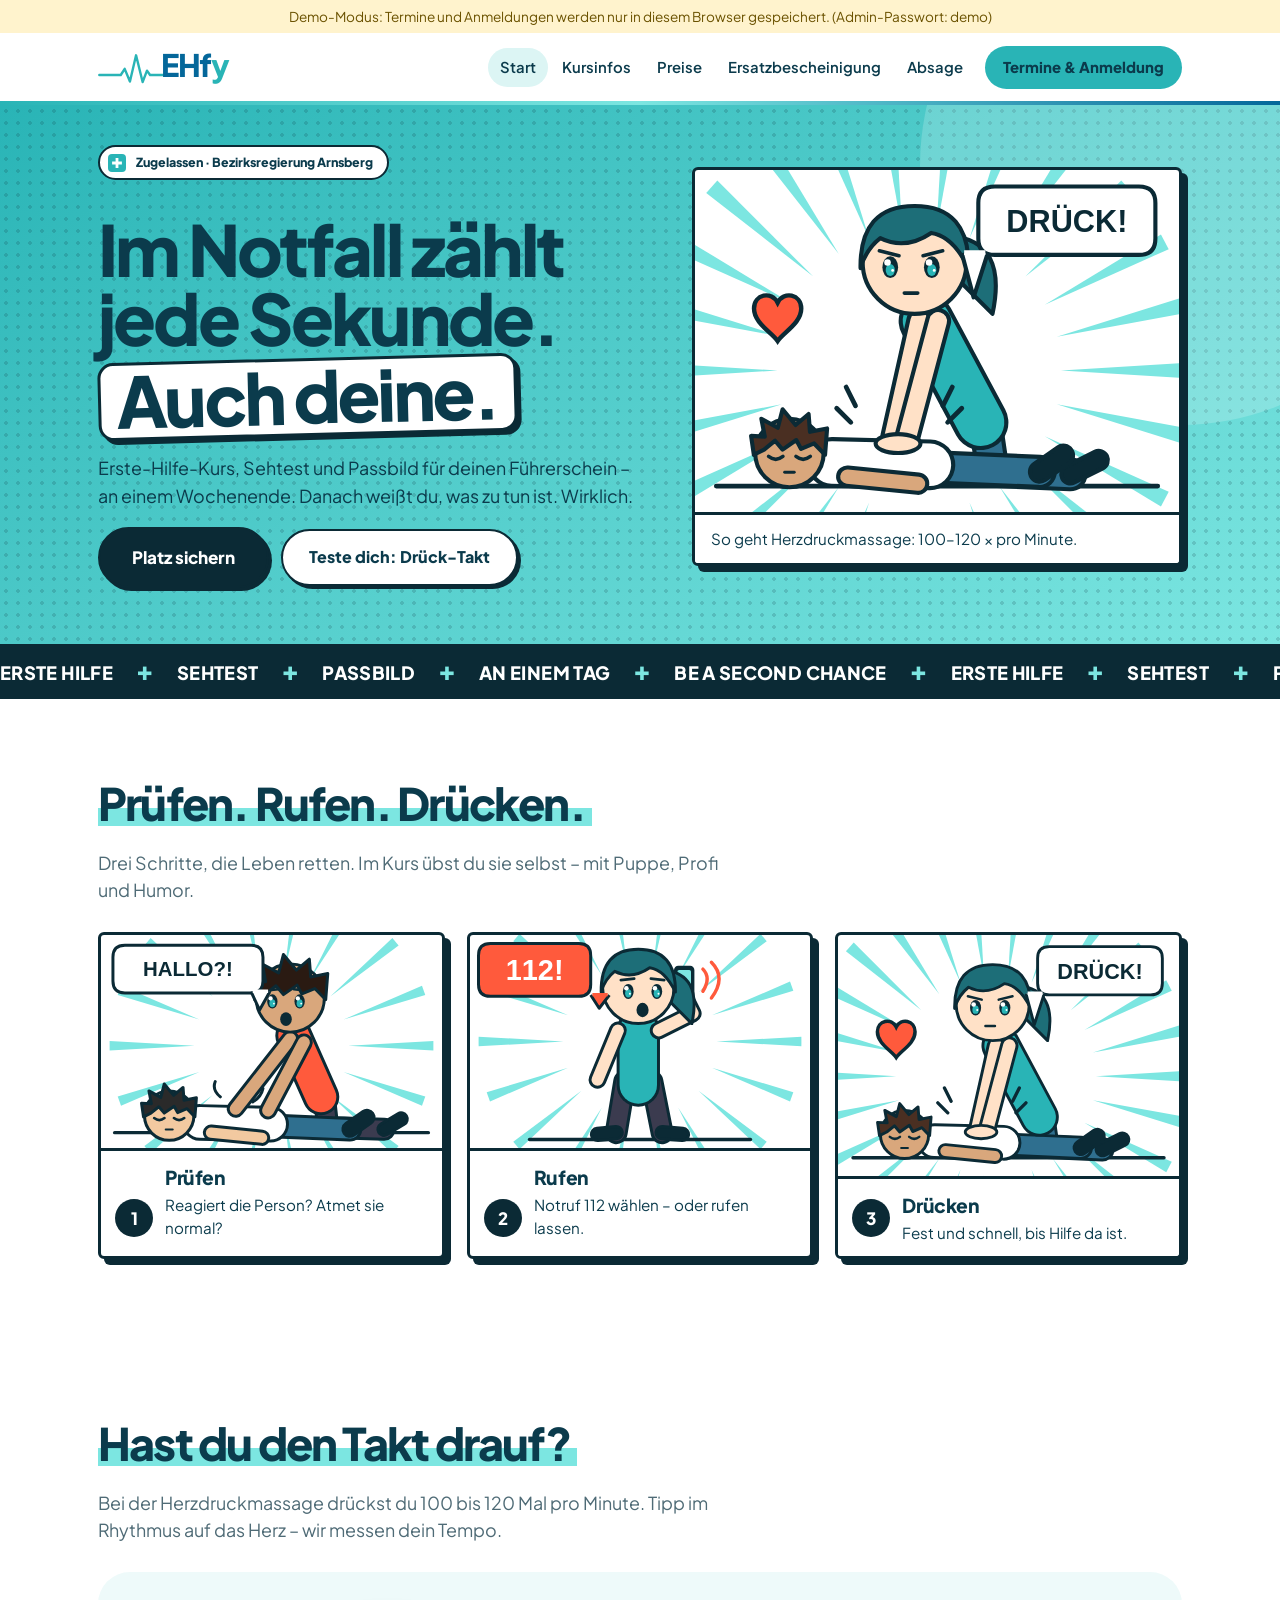
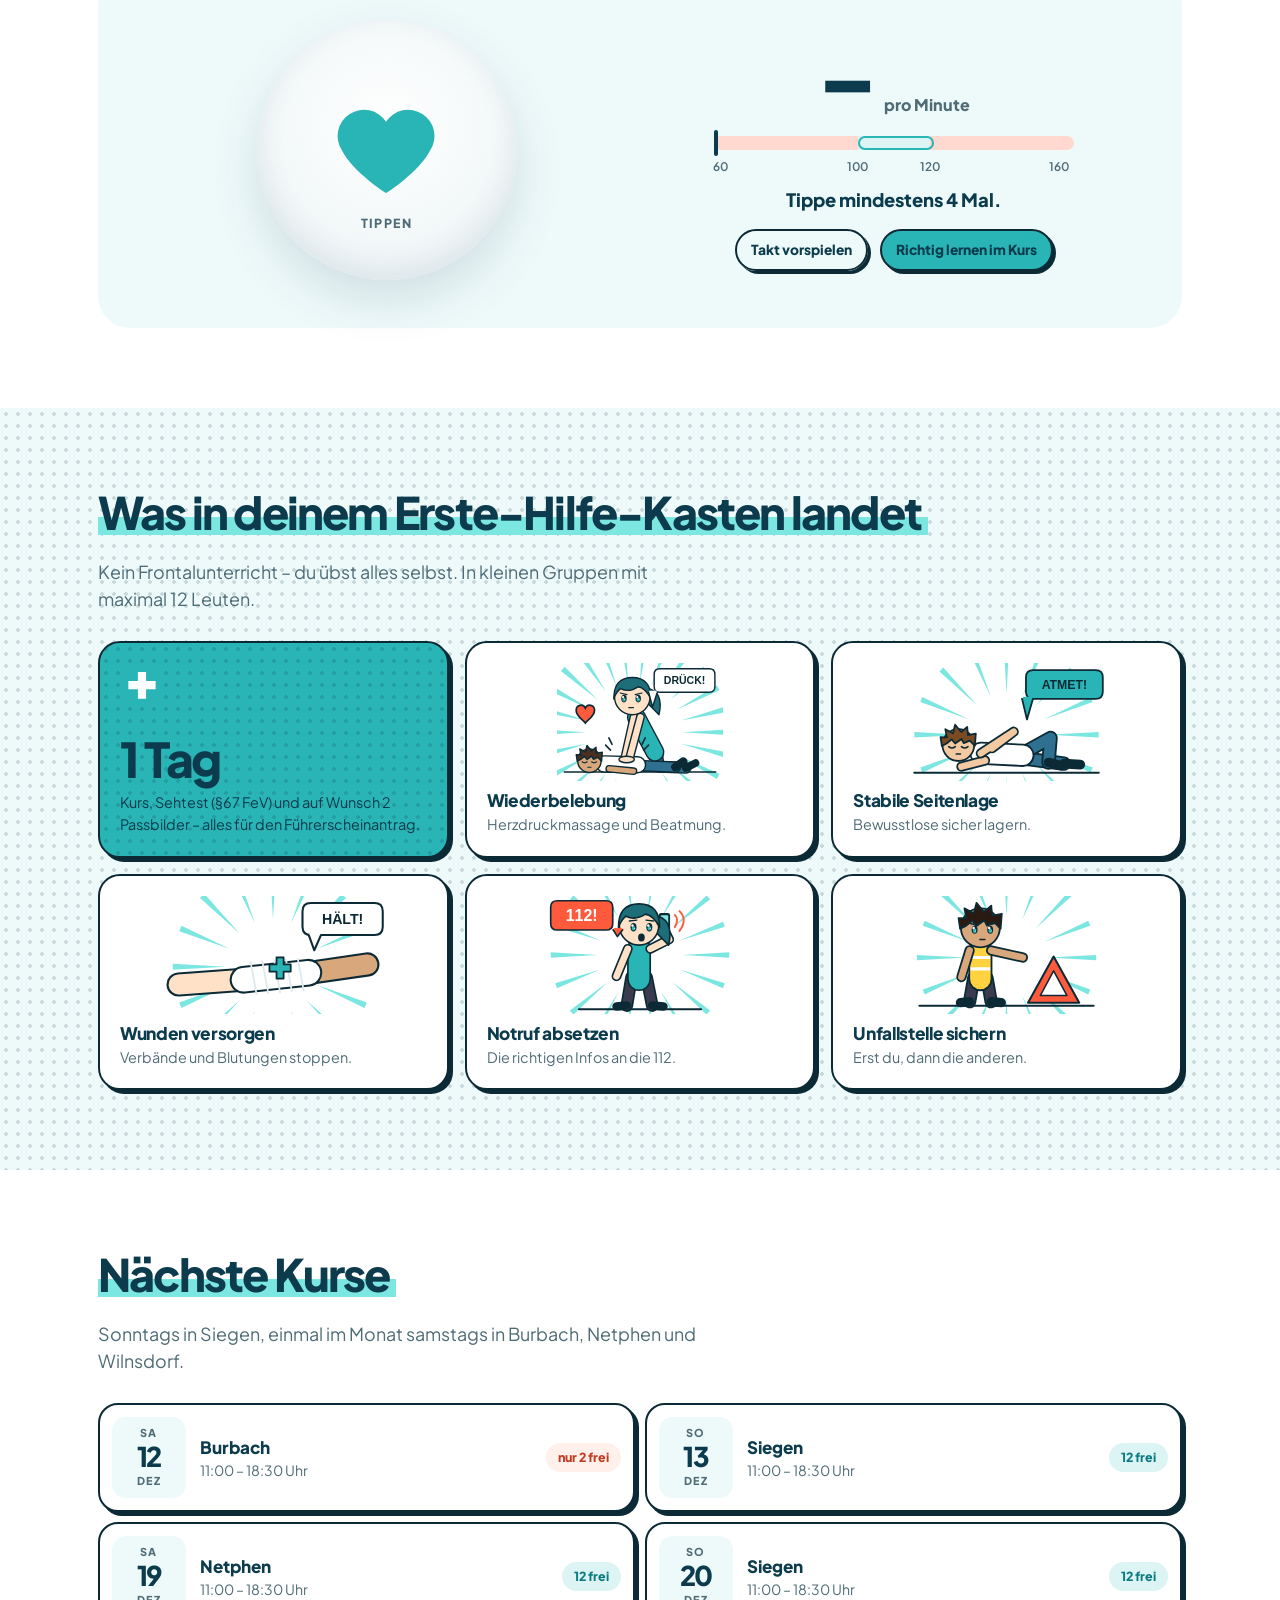
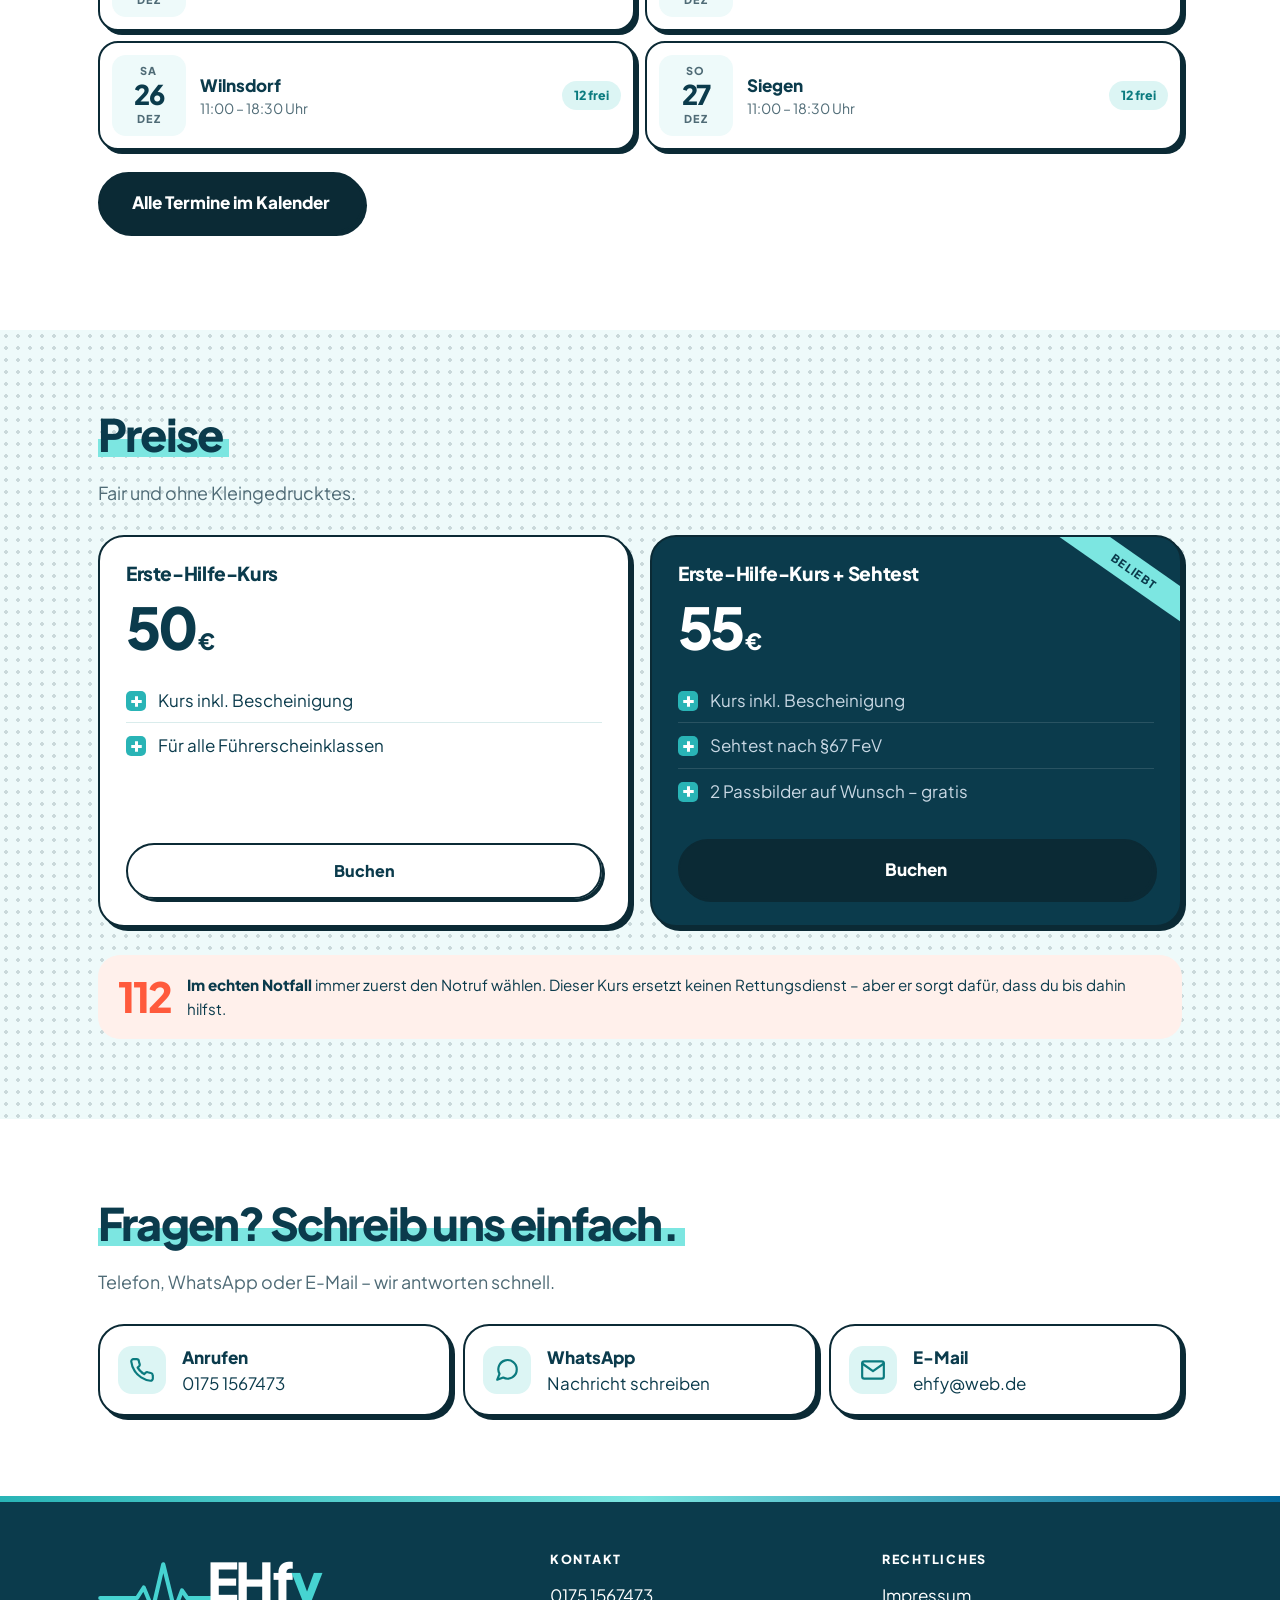
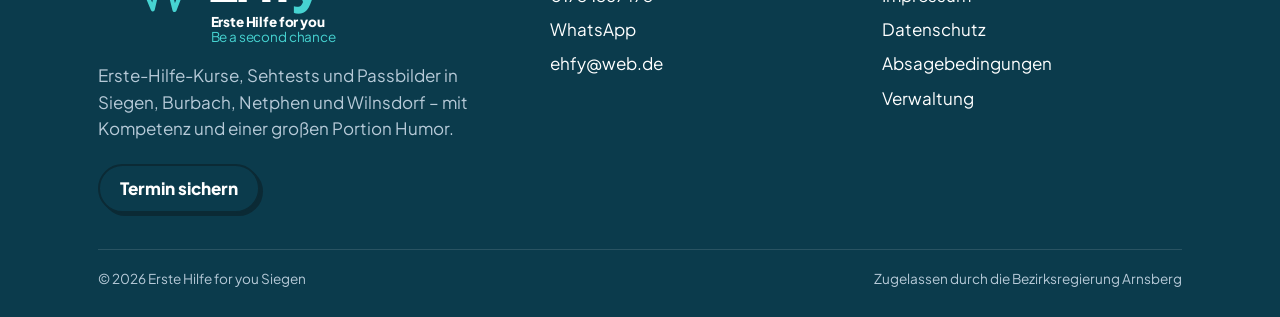
==== index.html @ e120bb82 "Manga-Stil mit gezeichneten Erste-Hilfe-Szenen Comic-Felder, Tusche-Umrisse und Laufband auf den öff" ====
<!doctype html>
<html lang="de">
<head>
  <meta charset="utf-8">
  <meta name="viewport" content="width=device-width, initial-scale=1, viewport-fit=cover">
  <title>Erste-Hilfe-Kurs Siegen für den Führerschein – mit Sehtest & Passbild | Erste Hilfe for you</title>
  <meta name="description" content="Erste-Hilfe-Kurs, Sehtest und Passbild an einem Tag – in Siegen, Burbach, Netphen und Wilnsdorf. Jetzt online Platz sichern.">
  <meta name="theme-color" content="#ffffff">
  <link rel="canonical" href="https://www.ehfy.de/">
  <link rel="icon" href="assets/favicon.svg" type="image/svg+xml">
  <link rel="apple-touch-icon" href="assets/apple-touch-icon.png">
  <link rel="manifest" href="manifest.webmanifest">
  <meta property="og:type" content="website">
  <meta property="og:site_name" content="Erste Hilfe for you">
  <meta property="og:title" content="Erste Hilfe for you – Erste-Hilfe-Kurse, Sehtest & Passbilder in Siegen">
  <meta property="og:description" content="Erste-Hilfe-Kurs, Sehtest und Passbild an einem Tag – in Siegen, Burbach, Netphen und Wilnsdorf. Jetzt online Platz sichern.">
  <meta property="og:image" content="https://www.ehfy.de/assets/share.jpg">
  <meta property="og:image:width" content="1200">
  <meta property="og:image:height" content="630">
  <meta name="twitter:card" content="summary_large_image">
  <link rel="preload" href="assets/fonts/jakarta-800.woff2" as="font" type="font/woff2" crossorigin>
  <link rel="stylesheet" href="assets/style.css">
  <script type="application/ld+json">
  {
    "@context": "https://schema.org",
    "@type": ["LocalBusiness", "EducationalOrganization"],
    "name": "Erste Hilfe for you",
    "alternateName": "EHfy",
    "description": "Erste-Hilfe-Kurse für den Führerschein, Sehtest nach §67 FeV und Passbilder an einem Tag – in Siegen, Burbach, Netphen und Wilnsdorf.",
    "url": "https://www.ehfy.de/",
    "logo": "https://www.ehfy.de/assets/icon-512.png",
    "image": "https://www.ehfy.de/assets/share.jpg",
    "telephone": "+49 175 1567473",
    "email": "ehfy@web.de",
    "priceRange": "50–55 €",
    "address": {
      "@type": "PostalAddress",
      "streetAddress": "Hagener Straße 20",
      "postalCode": "57072",
      "addressLocality": "Siegen",
      "addressCountry": "DE"
    },
    "areaServed": ["Siegen", "Burbach", "Netphen", "Wilnsdorf", "Siegen-Wittgenstein"],
    "hasOfferCatalog": {
      "@type": "OfferCatalog",
      "name": "Kurse",
      "itemListElement": [
        { "@type": "Offer", "name": "Erste-Hilfe-Kurs", "price": "50", "priceCurrency": "EUR" },
        { "@type": "Offer", "name": "Erste-Hilfe-Kurs + Sehtest (inkl. 2 Passbilder)", "price": "55", "priceCurrency": "EUR" }
      ]
    }
  }
  </script>
  <script>
    // Alte WordPress-Links (z. B. aus Google oder WhatsApp) auf die neuen Seiten umleiten
    (function () {
      var id = new URLSearchParams(location.search).get("page_id");
      var map = { "825": "anmelden.html", "871": "preise.html", "862": "ersatzbescheinigung.html", "868": "kurs.html", "865": "impressum.html", "847": "datenschutz.html" };
      if (id && map[id]) location.replace(map[id]);
    })();
  </script>
</head>
<body data-page="start" class="home">
  <header id="site-header"></header>

  <main>
    <section class="home-hero">
      <div class="container">
        <div>
          <span class="kicker">Zugelassen · Bezirksregierung Arnsberg</span>
          <h1>Im Notfall zählt<br>jede Sekunde.<br><span class="hl">Auch deine.</span></h1>
          <p class="lead">Erste-Hilfe-Kurs, Sehtest und Passbild für deinen Führerschein – an einem Wochenende. Danach weißt du, was zu tun ist. Wirklich.</p>
          <div class="btn-row">
            <a class="plaster" href="anmelden.html">Platz sichern</a>
            <a class="btn btn-ghost" href="#mitmachen">Teste dich: Drück-Takt</a>
          </div>
        </div>

        <figure class="panel hero-panel">
          <img src="assets/skizzen/drueck.svg" alt="Gezeichnete Figur übt die Herzdruckmassage an einer liegenden Person" width="410" height="290">
          <figcaption>So geht Herzdruckmassage: 100–120 × pro Minute.</figcaption>
        </figure>
      </div>
    </section>

    <div class="ticker" aria-hidden="true"><div class="ticker-track">
      <span>ERSTE HILFE</span><i>✚</i><span>SEHTEST</span><i>✚</i><span>PASSBILD</span><i>✚</i><span>AN EINEM TAG</span><i>✚</i><span>BE A SECOND CHANCE</span><i>✚</i>
      <span>ERSTE HILFE</span><i>✚</i><span>SEHTEST</span><i>✚</i><span>PASSBILD</span><i>✚</i><span>AN EINEM TAG</span><i>✚</i><span>BE A SECOND CHANCE</span><i>✚</i>
    </div></div>

    <section class="section" id="schritte">
      <div class="container">
        <h2 class="rv">Prüfen. Rufen. Drücken.</h2>
        <p class="lead rv">Drei Schritte, die Leben retten. Im Kurs übst du sie selbst – mit Puppe, Profi und Humor.</p>
        <div class="panels">
          <figure class="panel rv"><span class="panel-num">1</span><img src="assets/skizzen/pruefen.svg" alt="Figur rüttelt an der Schulter einer liegenden Person und ruft Hallo" width="400" height="250" loading="lazy"><figcaption><b>Prüfen</b>Reagiert die Person? Atmet sie normal?</figcaption></figure>
          <figure class="panel rv"><span class="panel-num">2</span><img src="assets/skizzen/rufen.svg" alt="Figur telefoniert und ruft 112" width="400" height="250" loading="lazy"><figcaption><b>Rufen</b>Notruf 112 wählen – oder rufen lassen.</figcaption></figure>
          <figure class="panel rv"><span class="panel-num">3</span><img src="assets/skizzen/drueck.svg" alt="Figur drückt auf den Brustkorb" width="410" height="290" loading="lazy"><figcaption><b>Drücken</b>Fest und schnell, bis Hilfe da ist.</figcaption></figure>
        </div>
      </div>
    </section>

    <section class="section" id="mitmachen">
      <div class="container">
        <h2 class="rv">Hast du den Takt drauf?</h2>
        <p class="lead rv">Bei der Herzdruckmassage drückst du 100 bis 120 Mal pro Minute. Tipp im Rhythmus auf das Herz – wir messen dein Tempo.</p>
        <div class="cpr rv" style="margin-top:28px">
          <button class="pad" id="pad" type="button" aria-label="Im Takt antippen">
            <svg viewBox="0 0 24 24" fill="#29b4b6"><path d="M12 21s-7-4.4-9.3-9A5.3 5.3 0 0 1 12 6a5.3 5.3 0 0 1 9.3 6c-2.3 4.6-9.3 9-9.3 9z"/></svg>
            <span class="hint" id="hint">Tippen</span>
          </button>
          <div class="meter">
            <div class="bpm"><span id="bpm">–</span> <small>pro Minute</small></div>
            <div class="gauge" aria-hidden="true"><i id="needle"></i></div>
            <div class="scale"><span style="left:2%">60</span><span style="left:40%">100</span><span style="left:60%">120</span><span style="left:96%">160</span></div>
            <div class="verdict" id="verdict" aria-live="polite">Tippe mindestens 4 Mal.</div>
            <div class="btn-row">
              <button class="btn btn-sm btn-ghost" id="metro" type="button">Takt vorspielen</button>
              <a class="btn btn-sm" href="anmelden.html">Richtig lernen im Kurs</a>
            </div>
          </div>
        </div>
      </div>
    </section>

    <section class="section section-soft" id="lernen">
      <div class="container">
        <h2 class="rv">Was in deinem Erste-Hilfe-Kasten landet</h2>
        <p class="lead rv">Kein Frontalunterricht – du übst alles selbst. In kleinen Gruppen mit maximal 12 Leuten.</p>
        <div class="kit" style="margin-top:28px">
          <div class="item kit-box rv"><span class="sign" style="font-size:44px"></span><div><div class="big">1 Tag</div><p>Kurs, Sehtest (§67 FeV) und auf Wunsch 2 Passbilder – alles für den Führerscheinantrag.</p></div></div>
          <div class="item rv"><img class="kit-img" src="assets/skizzen/drueck.svg" alt="Herzdruckmassage" loading="lazy"><h3>Wiederbelebung</h3><p>Herzdruckmassage und Beatmung.</p></div>
          <div class="item rv"><img class="kit-img" src="assets/skizzen/seitenlage.svg" alt="Stabile Seitenlage" loading="lazy"><h3>Stabile Seitenlage</h3><p>Bewusstlose sicher lagern.</p></div>
          <div class="item rv"><img class="kit-img" src="assets/skizzen/verband.svg" alt="Verband am Arm" loading="lazy"><h3>Wunden versorgen</h3><p>Verbände und Blutungen stoppen.</p></div>
          <div class="item rv"><img class="kit-img" src="assets/skizzen/rufen.svg" alt="Notruf" loading="lazy"><h3>Notruf absetzen</h3><p>Die richtigen Infos an die 112.</p></div>
          <div class="item rv"><img class="kit-img" src="assets/skizzen/sichern.svg" alt="Warndreieck aufstellen" loading="lazy"><h3>Unfallstelle sichern</h3><p>Erst du, dann die anderen.</p></div>
        </div>
      </div>
    </section>

    <section class="section" id="termine">
      <div class="container">
        <h2 class="rv">Nächste Kurse</h2>
        <p class="lead rv">Sonntags in Siegen, einmal im Monat samstags in Burbach, Netphen und Wilnsdorf.</p>
        <div class="dates" id="dates" style="margin-top:28px"><p class="muted">Termine werden geladen …</p></div>
        <p style="margin-top:22px"><a class="plaster" href="anmelden.html">Alle Termine im Kalender</a></p>
      </div>
    </section>

    <section class="section section-soft" id="preise">
      <div class="container">
        <h2 class="rv">Preise</h2>
        <p class="lead rv">Fair und ohne Kleingedrucktes.</p>
        <div class="grid grid-2" style="margin-top:28px">
          <div class="card price-card rv">
            <h3>Erste-Hilfe-Kurs</h3>
            <div class="price">50<small> €</small></div>
            <ul class="checklist"><li>Kurs inkl. Bescheinigung</li><li>Für alle Führerscheinklassen</li></ul>
            <a class="btn btn-ghost" href="anmelden.html">Buchen</a>
          </div>
          <div class="card price-card featured rv">
            <span class="badge-top">Beliebt</span>
            <h3>Erste-Hilfe-Kurs + Sehtest</h3>
            <div class="price">55<small> €</small></div>
            <ul class="checklist"><li>Kurs inkl. Bescheinigung</li><li>Sehtest nach §67 FeV</li><li>2 Passbilder auf Wunsch – gratis</li></ul>
            <a class="plaster" href="anmelden.html?paket=komplett">Buchen</a>
          </div>
        </div>
        <div class="notice112 rv" style="margin-top:28px"><b>112</b><p><strong>Im echten Notfall</strong> immer zuerst den Notruf wählen. Dieser Kurs ersetzt keinen Rettungsdienst – aber er sorgt dafür, dass du bis dahin hilfst.</p></div>
      </div>
    </section>

    <section class="section">
      <div class="container">
        <h2 class="rv">Fragen? Schreib uns einfach.</h2>
        <p class="lead rv">Telefon, WhatsApp oder E-Mail – wir antworten schnell.</p>
        <div class="contact-strip" style="margin-top:28px" id="contact-strip"></div>
      </div>
    </section>
  </main>

  <footer id="site-footer"></footer>

  <div class="dock" id="dock"><span class="sign"></span><div><b id="dock-t">Nächster Kurs</b><br><small id="dock-s">Kurs + Sehtest an einem Tag</small></div><a class="btn btn-sm" href="anmelden.html">Anmelden</a></div>

  <script src="assets/config.js"></script>
  <script src="assets/layout.js"></script>
  <script src="assets/vendor/supabase.js"></script>
  <script src="assets/db.js"></script>
  <script src="assets/contact.js"></script>
  <script>
  (async () => {
    const fmt = (d, o) => d.toLocaleDateString("de-DE", { timeZone: "Europe/Berlin", ...o });

    // Nächste Termine aus der Datenbank
    const box = document.getElementById("dates");
    try {
      const all = await EHFY_DB.getOpenCourses();
      const list = all.slice(0, 6);
      box.innerHTML = list.length ? list.map(c => {
        const d = new Date(c.starts_at), free = Math.max(0, c.capacity - c.booked);
        const label = !c.online_booking ? '<span class="pill pill-muted">nur telefonisch</span>'
          : free === 0 ? '<span class="pill pill-full">ausgebucht</span>'
          : `<span class="pill ${free <= 3 ? "pill-warn" : ""}">${free <= 3 ? "nur " + free + " frei" : free + " frei"}</span>`;
        return `<a class="date-card" href="anmelden.html">
            <div class="day"><small>${fmt(d, { weekday: "short" }).replace(".", "").toUpperCase()}</small><b>${fmt(d, { day: "2-digit" })}</b><small>${fmt(d, { month: "short" }).replace(".", "").toUpperCase()}</small></div>
            <div><div class="where">${EHFY.esc(c.location)}</div><div class="when">${EHFY.fmtRange(c.starts_at, c.ends_at)}</div></div>
            ${label}</a>`;
      }).join("") : '<p class="muted">Aktuell sind keine Termine eingetragen. Melde dich gern telefonisch oder per WhatsApp.</p>';
      const next = all.find(c => c.online_booking && c.booked < c.capacity);
      if (next) document.getElementById("dock-t").textContent = `${fmt(new Date(next.starts_at), { weekday: "short", day: "2-digit", month: "2-digit" })} · ${next.location}`;
    } catch (e) {
      box.innerHTML = '<p class="muted">Termine konnten nicht geladen werden. Bitte versuche es später erneut.</p>';
    }

    // Drück-Takt: Tempo aus den letzten Taps berechnen
    const pad = document.getElementById("pad"), out = document.getElementById("bpm"), needle = document.getElementById("needle"), verdict = document.getElementById("verdict");
    let taps = [];
    const flash = () => { pad.classList.remove("beat"); void pad.offsetWidth; pad.classList.add("beat"); };
    function press() {
      const t = performance.now();
      taps = taps.filter(x => t - x < 4000);
      taps.push(t);
      pad.classList.add("press"); setTimeout(() => pad.classList.remove("press"), 90);
      flash();
      document.getElementById("hint").textContent = "weiter …";
      if (taps.length < 4) { verdict.textContent = `Noch ${4 - taps.length}× tippen.`; verdict.className = "verdict"; return; }
      const gaps = taps.slice(1).map((x, i) => x - taps[i]);
      const bpm = Math.round(60000 / (gaps.reduce((a, b) => a + b, 0) / gaps.length));
      out.textContent = bpm;
      needle.style.left = Math.max(0, Math.min(100, (bpm - 60) / 100 * 100)) + "%";
      if (bpm < 100) { verdict.textContent = "Etwas schneller!"; verdict.className = "verdict bad"; }
      else if (bpm > 120) { verdict.textContent = "Etwas langsamer!"; verdict.className = "verdict bad"; }
      else { verdict.textContent = "Perfekt – genau richtig!"; verdict.className = "verdict ok"; if (navigator.vibrate) navigator.vibrate(15); }
    }
    pad.addEventListener("pointerdown", e => { e.preventDefault(); press(); });
    pad.addEventListener("keydown", e => { if (e.key === " " || e.key === "Enter") { e.preventDefault(); press(); } });

    // Takt vorspielen: 110 Schläge pro Minute, 8 Sekunden lang
    let ac, playing = false;
    document.getElementById("metro").addEventListener("click", e => {
      if (playing) return;
      ac = ac || new (window.AudioContext || window.webkitAudioContext)();
      playing = true; e.target.textContent = "Hör zu …";
      const start = ac.currentTime + .05, beat = 60 / 110;
      for (let i = 0; i < Math.floor(8 / beat); i++) {
        const o = ac.createOscillator(), g = ac.createGain();
        o.frequency.value = 880;
        g.gain.setValueAtTime(.0001, start + i * beat);
        g.gain.exponentialRampToValueAtTime(.3, start + i * beat + .01);
        g.gain.exponentialRampToValueAtTime(.0001, start + i * beat + .08);
        o.connect(g).connect(ac.destination); o.start(start + i * beat); o.stop(start + i * beat + .1);
        setTimeout(flash, (i * beat + .05) * 1000);
      }
      setTimeout(() => { playing = false; e.target.textContent = "Takt vorspielen"; }, 8200);
    });

    // Einblenden beim Scrollen + Leiste unten
    const io = new IntersectionObserver(es => es.forEach(e => { if (e.isIntersecting) { e.target.classList.add("in"); io.unobserve(e.target); } }), { threshold: .12 });
    document.querySelectorAll(".rv").forEach((el, i) => { el.style.transitionDelay = (i % 3) * .07 + "s"; io.observe(el); });
    addEventListener("scroll", () => document.getElementById("dock").classList.toggle("show", scrollY > innerHeight * .7), { passive: true });
  })();
  </script>
</body>
</html>
---- assets/style.css ----
/* Erste Hilfe for you – Stylesheet (Manga-Stil in Logo-Türkis) */

/* Schrift: Plus Jakarta Sans, lokal eingebunden (keine Verbindung zu Google) */
@font-face { font-family: "Jakarta"; font-weight: 400; font-display: swap; src: url("fonts/jakarta-400.woff2") format("woff2"); unicode-range: U+0000-00FF, U+0131, U+0152-0153, U+02BB-02BC, U+02C6, U+02DA, U+02DC, U+2000-206F, U+20AC, U+2122, U+2191, U+2193, U+2212, U+2215, U+FEFF, U+FFFD; }
@font-face { font-family: "Jakarta"; font-weight: 600; font-display: swap; src: url("fonts/jakarta-600.woff2") format("woff2"); unicode-range: U+0000-00FF, U+0131, U+0152-0153, U+02BB-02BC, U+02C6, U+02DA, U+02DC, U+2000-206F, U+20AC, U+2122, U+2191, U+2193, U+2212, U+2215, U+FEFF, U+FFFD; }
@font-face { font-family: "Jakarta"; font-weight: 800; font-display: swap; src: url("fonts/jakarta-800.woff2") format("woff2"); unicode-range: U+0000-00FF, U+0131, U+0152-0153, U+02BB-02BC, U+02C6, U+02DA, U+02DC, U+2000-206F, U+20AC, U+2122, U+2191, U+2193, U+2212, U+2215, U+FEFF, U+FFFD; }
@font-face { font-family: "Jakarta"; font-weight: 400; font-display: swap; src: url("fonts/jakarta-ext-400.woff2") format("woff2"); unicode-range: U+0100-02AF, U+0304, U+0308, U+0329, U+1E00-1EFF, U+20A0-20AB, U+20AD-20CF, U+2C60-2C7F, U+A720-A7FF; }
@font-face { font-family: "Jakarta"; font-weight: 600; font-display: swap; src: url("fonts/jakarta-ext-600.woff2") format("woff2"); unicode-range: U+0100-02AF, U+0304, U+0308, U+0329, U+1E00-1EFF, U+20A0-20AB, U+20AD-20CF, U+2C60-2C7F, U+A720-A7FF; }
@font-face { font-family: "Jakarta"; font-weight: 800; font-display: swap; src: url("fonts/jakarta-ext-800.woff2") format("woff2"); unicode-range: U+0100-02AF, U+0304, U+0308, U+0329, U+1E00-1EFF, U+20A0-20AB, U+20AD-20CF, U+2C60-2C7F, U+A720-A7FF; }

:root {
  --ink: #0b3b4c;
  --ink-2: #125066;
  --muted: #4f6b76;
  --line: #d9ecec;
  --soft: #eefafa;
  --blue: #04679a;
  --aid: #29b4b6;          /* Türkis aus dem Logo – Schrift darauf immer dunkel (--ink) */
  --aid-dark: #0b7b7f;     /* Türkis für Text auf hellem Grund */
  --aid-light: #dcf5f4;
  --aid-bright: #7ce6e1;   /* auf dunklem Grund */
  --signal: #ff5a3c;
  --signal-light: #fff0eb;
  --danger: #c0392b;
  --danger-light: #fdecea;
  --ok: #17845a;
  --ok-light: #e6f5ee;
  --warn-light: #fff5dc;
  --radius: 26px;
  --font: "Jakarta", "Avenir Next", "Segoe UI", system-ui, -apple-system, Roboto, Arial, sans-serif;
}

* { box-sizing: border-box; -webkit-tap-highlight-color: transparent; }
html { scroll-behavior: smooth; }
body {
  margin: 0; font-family: var(--font); color: var(--ink); background: #fff;
  line-height: 1.55; font-size: 17px; display: flex; flex-direction: column; min-height: 100vh;
  -webkit-font-smoothing: antialiased; overflow-x: hidden;
}
main { flex: 1; }
img { max-width: 100%; height: auto; }
a { color: var(--blue); text-underline-offset: 3px; }
a:hover { color: var(--aid-dark); }
h1, h2, h3 { color: var(--ink); line-height: 1.05; margin: 0 0 .5em; font-weight: 800; letter-spacing: -.035em; }
h1 { font-size: clamp(2.2rem, 6vw, 3.4rem); }
h2 { font-size: clamp(1.8rem, 5vw, 2.8rem); }
h3 { font-size: 1.2rem; letter-spacing: -.02em; }
p { margin: 0 0 1em; }
strong { font-weight: 800; }
::selection { background: var(--aid); color: var(--ink); }

.container { width: 100%; max-width: 1120px; margin: 0 auto; padding: 0 18px; }
.section { padding: 80px 0; }
@media (max-width: 640px) { .section { padding: 56px 0; } }
.section-soft { background: var(--soft); }
.lead { font-size: 1.12rem; color: var(--muted); max-width: 620px; }
.center { text-align: center; }
.center .lead { margin-left: auto; margin-right: auto; }
.muted { color: var(--muted); }
.small { font-size: .9rem; }
.accent { color: var(--aid); }
.kicker { display: inline-flex; align-items: center; gap: 10px; font-size: .78rem; font-weight: 800; color: var(--aid-dark); background: var(--aid-light); padding: 6px 14px 6px 8px; border-radius: 99px; margin-bottom: 16px; }
.kicker::before { content: ""; width: 18px; height: 18px; border-radius: 4px; background: var(--aid) url("data:image/svg+xml,%3Csvg xmlns='http://www.w3.org/2000/svg' viewBox='0 0 10 10'%3E%3Cpath d='M4 1.5h2v2.5h2.5v2H6v2.5H4V6H1.5V4H4z' fill='white'/%3E%3C/svg%3E") center/14px no-repeat; }

/* Erste-Hilfe-Zeichen: weißes Kreuz auf grünem Feld (kein rotes Kreuz – das ist geschützt) */
.sign { display: inline-grid; place-items: center; width: 1em; height: 1em; background: var(--aid); border-radius: .18em; flex-shrink: 0; }
.sign::before { content: ""; width: .62em; height: .62em; background: #fff;
  clip-path: polygon(35% 0, 65% 0, 65% 35%, 100% 35%, 100% 65%, 65% 65%, 65% 100%, 35% 100%, 35% 65%, 0 65%, 0 35%, 35% 35%); }

/* Rettungsstreifen wie am Rettungswagen */
.stripes { height: 6px; background: linear-gradient(90deg, var(--aid), var(--aid-bright), var(--blue)); }

/* Kopf */
.site-header { position: sticky; top: 0; z-index: 50; background: rgba(255,255,255,.94); backdrop-filter: saturate(1.4) blur(10px); }
.site-header .container { display: flex; align-items: center; justify-content: space-between; gap: 16px; min-height: 68px; }
.site-header .stripes { height: 4px; }
.brand { display: block; width: 140px; }
.brand span { display: block; }
.nav { display: flex; gap: 2px; align-items: center; flex-wrap: wrap; }
.nav a { text-decoration: none; color: var(--ink); font-weight: 600; font-size: .93rem; padding: 8px 12px; border-radius: 999px; }
.nav a:hover { color: var(--aid-dark); background: var(--soft); }
.nav a.active { color: var(--ink); background: var(--aid-light); }
.nav a.nav-cta { background: var(--aid); color: var(--ink); font-weight: 800; margin-left: 8px; padding: 10px 18px; border-radius: 999px; }
.nav a.nav-cta:hover { background: var(--ink); color: #fff; }
.nav-toggle { display: none; background: var(--soft); border: 2px solid var(--line); border-radius: 12px; padding: 9px 15px; font: inherit; font-weight: 800; color: var(--ink); cursor: pointer; }
@media (max-width: 980px) {
  .nav-toggle { display: block; }
  .nav { display: none; position: absolute; left: 0; right: 0; top: 100%; background: #fff; border-bottom: 1px solid var(--line); flex-direction: column; align-items: stretch; padding: 8px 18px 18px; box-shadow: 0 20px 40px rgba(10,37,64,.08); }
  .nav.open { display: flex; }
  .nav a { padding: 13px 12px; font-size: 1.05rem; }
  .nav a.nav-cta { margin: 8px 0 0; text-align: center; }
  .brand { width: 120px; }
}

/* Unterseiten-Kopf */
.page-head { background: linear-gradient(135deg, var(--aid), var(--aid-bright)); padding: 52px 0 56px; border-radius: 0 0 36px 36px; }
.page-head h1 { font-size: clamp(2.3rem, 7vw, 3.8rem); letter-spacing: -.05em; margin-bottom: 12px; }
.page-head .lead { margin-bottom: 0; color: var(--ink); }
@media (max-width: 640px) { .page-head { padding: 36px 0 34px; } }
.prose { max-width: 760px; }
.prose h2 { margin-top: 1.6em; font-size: 1.6rem; }

/* Knöpfe */
.btn {
  display: inline-flex; align-items: center; justify-content: center; gap: 8px;
  padding: 14px 26px; border-radius: 999px; border: 2px solid var(--aid); background: var(--aid); color: var(--ink);
  font: inherit; font-weight: 800; font-size: 1rem; text-decoration: none; cursor: pointer;
  transition: transform .15s, background .15s, border-color .15s, color .15s;
}
.btn:hover { background: var(--ink); border-color: var(--ink); color: #fff; transform: translateY(-2px); }
.btn:active { transform: scale(.97); }
.btn-outline, .btn-ghost { background: transparent; border-color: var(--line); color: var(--ink); }
.btn-outline:hover, .btn-ghost:hover { background: var(--soft); border-color: var(--line); color: var(--ink); }
.btn-danger { background: var(--danger); border-color: var(--danger); color: #fff; }
.btn-danger:hover { background: #9c2e22; border-color: #9c2e22; }
.btn-sm { padding: 8px 14px; font-size: .86rem; }
.btn[disabled] { opacity: .5; cursor: not-allowed; transform: none; }
.btn-row { display: flex; gap: 12px; flex-wrap: wrap; align-items: center; }
.arrow::after { content: "→"; transition: transform .15s; }
.btn:hover.arrow::after { transform: translateX(3px); }

/* Hauptaktion – .btn-teal bleibt als Name erhalten */
.plaster, .btn-teal {
  display: inline-flex; align-items: center; justify-content: center; gap: 10px;
  text-decoration: none; color: #fff; background: var(--ink); padding: 15px 32px; border-radius: 999px; border: 2px solid var(--ink);
  font: inherit; font-weight: 800; cursor: pointer; transition: transform .2s, background .2s;
}
.plaster:hover, .btn-teal:hover { transform: rotate(-2deg) scale(1.04); color: #fff; background: var(--ink-2); border-color: var(--ink-2); }
.btn-teal.btn-sm { padding: 9px 20px; }

/* Karten */
.grid { display: grid; gap: 20px; }
.grid-3 { grid-template-columns: repeat(3, 1fr); }
.grid-2 { grid-template-columns: repeat(2, 1fr); }
@media (max-width: 820px) { .grid-3, .grid-2 { grid-template-columns: 1fr; } }
.card { background: #fff; border: 2px solid var(--line); border-radius: var(--radius); padding: 26px; transition: transform .2s, border-color .2s; }
.card h3 { margin-top: 0; }
.card-hover:hover { transform: translateY(-4px); border-color: var(--aid); box-shadow: 0 16px 34px rgba(41,180,182,.18); }
.icon { width: 48px; height: 48px; border-radius: 14px; display: grid; place-items: center; background: var(--aid-light); color: var(--aid-dark); margin-bottom: 16px; }
.icon svg { width: 26px; height: 26px; }

/* Preise */
.price-card { display: flex; flex-direction: column; }
.price-card.featured { background: var(--ink); border-color: var(--ink); color: #c9d8e4; position: relative; overflow: hidden; }
.price-card.featured h3, .price-card.featured .price { color: #fff; }
.price-card.featured .checklist li { border-color: rgba(255,255,255,.12); }
.price-card .badge-top { position: absolute; top: 20px; right: -44px; transform: rotate(35deg); width: 180px; text-align: center; font-size: .7rem; font-weight: 800; letter-spacing: .1em; text-transform: uppercase; color: var(--ink); background: var(--aid-bright); padding: 6px 0; }
.price { font-size: 3.6rem; font-weight: 800; color: var(--ink); line-height: 1; margin: 6px 0 22px; letter-spacing: -.06em; }
.price small { font-size: 1.4rem; letter-spacing: 0; }
.price-row { display: flex; justify-content: space-between; align-items: center; gap: 16px; }
.price-row .price { margin: 0; font-size: 2.4rem; }
.checklist { list-style: none; padding: 0; margin: 0 0 26px; flex: 1; }
.checklist li { padding: 9px 0 9px 32px; position: relative; border-bottom: 1px solid var(--line); }
.checklist li:last-child { border-bottom: none; }
.checklist li::before { content: ""; position: absolute; left: 0; top: 13px; width: 20px; height: 20px; border-radius: 5px; background: var(--aid) url("data:image/svg+xml,%3Csvg xmlns='http://www.w3.org/2000/svg' viewBox='0 0 10 10'%3E%3Cpath d='M4 1.5h2v2.5h2.5v2H6v2.5H4V6H1.5V4H4z' fill='white'/%3E%3C/svg%3E") center/15px no-repeat; }

/* Hinweise */
.notice { border-radius: 16px; padding: 18px 22px; margin: 0 0 22px; border-left: 5px solid var(--aid); background: var(--aid-light); }
.notice-warn { border-left-color: #e0a100; background: var(--warn-light); }
.notice-danger { border-left-color: var(--danger); background: var(--danger-light); }
.notice-ok { border-left-color: var(--ok); background: var(--ok-light); }
.notice p:last-child { margin-bottom: 0; }

/* Terminliste */
.course-list { display: grid; gap: 10px; margin-bottom: 36px; }
.course-option { position: relative; }
.course-option input { position: absolute; opacity: 0; pointer-events: none; }
.course-option label { display: flex; align-items: center; justify-content: space-between; gap: 16px; flex-wrap: wrap; border: 2px solid var(--line); border-radius: 18px; padding: 15px 18px; cursor: pointer; background: #fff; transition: border-color .15s, background .15s; }
.course-option label:hover { border-color: var(--aid); }
.course-option input:checked + label { border-color: var(--aid); background: var(--aid-light); }
.course-option input:focus-visible + label { outline: 3px solid var(--aid); outline-offset: 2px; }
.course-option input:disabled + label { cursor: not-allowed; opacity: .55; background: var(--soft); }
.course-date { font-weight: 800; color: var(--ink); font-size: 1.06rem; }
.course-meta { color: var(--muted); font-size: .92rem; }
.pill { display: inline-block; padding: 5px 12px; border-radius: 99px; font-size: .78rem; font-weight: 800; white-space: nowrap; background: var(--aid-light); color: var(--aid-dark); }
.pill-warn, .pill-full { background: var(--signal-light); color: #c23a1f; }
.pill-muted { background: var(--soft); color: var(--muted); }
@media (max-width: 860px) { #courses .course-option:not(:has(input:checked)) { display: none; } }

/* Formulare */
form h2 { font-size: 1.35rem; display: flex; align-items: center; gap: 12px; }
.num { display: inline-grid; place-items: center; width: 34px; height: 34px; border-radius: 50%; background: var(--aid); color: var(--ink); font-size: 1rem; flex-shrink: 0; }
.form-grid { display: grid; grid-template-columns: 1fr 1fr; gap: 18px 20px; }
.form-grid .full { grid-column: 1 / -1; }
@media (max-width: 640px) { .form-grid { grid-template-columns: 1fr; } }
.field label { display: block; font-weight: 600; margin-bottom: 6px; font-size: .93rem; }
.field input, .field select, .field textarea { width: 100%; font: inherit; padding: 13px 15px; border: 2px solid var(--line); border-radius: 14px; background: #fff; color: var(--ink); transition: border-color .15s; }
.field input:focus, .field select:focus, .field textarea:focus { outline: none; border-color: var(--aid); }
.field textarea { min-height: 96px; resize: vertical; }
.check { display: flex; gap: 12px; align-items: flex-start; font-size: .95rem; }
.check input { margin-top: 4px; width: 20px; height: 20px; flex-shrink: 0; accent-color: var(--aid); }
.hp { position: absolute !important; left: -9999px !important; }
.form-error { color: var(--danger); font-weight: 600; min-height: 1.4em; }
.code-box { display: flex; gap: 8px; align-items: center; background: var(--soft); border: 2px dashed var(--aid); border-radius: 14px; padding: 12px 14px; word-break: break-all; font-family: ui-monospace, Menlo, monospace; font-size: .85rem; }

.pkg-toggle { display: grid; gap: 8px; }
.pkg-list { grid-template-columns: repeat(2, 1fr); }
.pkg-toggle label { border: 2px solid var(--line); border-radius: 16px; padding: 12px; cursor: pointer; text-align: center; font-weight: 600; font-size: .92rem; line-height: 1.3; }
.pkg-toggle input { position: absolute; opacity: 0; pointer-events: none; }
.pkg-toggle label:has(input:checked) { border-color: var(--aid); background: var(--aid-light); }
.pkg-toggle label:has(input:focus-visible) { outline: 3px solid var(--aid); outline-offset: 2px; }
.pkg-toggle b { display: block; font-size: 1.15rem; }
.pkg-toggle small { display: block; font-size: .78rem; font-weight: 400; opacity: .75; margin-top: 4px; }
@media (max-width: 640px) {
  .pkg-list { grid-template-columns: 1fr; }
  .pkg-list label { display: grid; grid-template-columns: 64px 1fr; text-align: left; align-items: center; column-gap: 8px; }
  .pkg-list label b { grid-row: span 2; }
  .pkg-list label small { margin-top: 0; }
}

.id-notice { display: flex; gap: 14px; align-items: flex-start; background: #fff4e5; border: 2px solid #f0a020; border-radius: 16px; padding: 16px 18px; margin-bottom: 18px; }
.id-notice svg { flex-shrink: 0; width: 34px; height: 34px; }
.id-notice strong { display: block; font-size: 1.05rem; color: #5c3b00; margin-bottom: 2px; }
.id-notice p { margin: 0; color: #5c3b00; font-size: .95rem; }
.picked { display: flex; align-items: center; justify-content: space-between; gap: 12px; background: var(--ink); color: #fff; border-radius: 16px; padding: 14px 18px; margin-bottom: 18px; }
.picked small { color: #b7cad8; display: block; }
.picked button { font: inherit; font-weight: 700; background: transparent; color: var(--aid-bright); border: none; cursor: pointer; padding: 6px; }
@media (max-width: 640px) {
  .sticky-submit { position: sticky; bottom: 0; background: linear-gradient(transparent, #fff 30%); padding: 16px 16px 12px; margin: 0 -16px; z-index: 5; }
  .sticky-submit .btn { width: 100%; }
}

/* Kalender */
.cal { background: #fff; border: 2px solid var(--line); border-radius: var(--radius); padding: 16px; user-select: none; }
.cal-head { display: flex; align-items: center; justify-content: space-between; margin-bottom: 10px; }
.cal-head strong { font-size: 1.1rem; }
.cal-nav { width: 42px; height: 42px; border-radius: 12px; border: 2px solid var(--line); background: #fff; font: inherit; font-size: 1.4rem; line-height: 1; color: var(--ink); cursor: pointer; }
.cal-nav:hover { border-color: var(--aid); }
.cal-grid { display: grid; grid-template-columns: repeat(7, 1fr); gap: 4px; }
.cal-wd span { text-align: center; font-size: .74rem; font-weight: 800; color: var(--muted); padding: 4px 0; text-transform: uppercase; letter-spacing: .06em; }
.cal-wd span.we { color: var(--aid-dark); }
.cal-day { position: relative; aspect-ratio: 1; min-height: 40px; border: none; border-radius: 12px; background: transparent; font: inherit; font-weight: 600; color: var(--ink); cursor: pointer; display: flex; flex-direction: column; align-items: center; justify-content: center; gap: 1px; padding: 0; transition: background .15s, color .15s, transform .1s; }
.cal-day:disabled { cursor: default; color: #b4c0c8; }
.cal-day.is-hl:disabled { color: #8797a3; }
.cal-day.is-past { opacity: .45; }
.cal-day.is-today .cal-num { text-decoration: underline; text-decoration-thickness: 2px; text-underline-offset: 3px; }
.cal-day:not(:disabled):hover { background: var(--aid-light); }
.cal-day:not(:disabled):active { transform: scale(.94); }
.cal-day.has-free { background: var(--aid-light); color: var(--aid-dark); font-weight: 800; }
.cal-day.has-few { background: var(--signal-light); color: #c23a1f; font-weight: 800; }
.cal-day.has-full { background: var(--soft); color: #9aa8b2; text-decoration: line-through; }
.cal-day.has-course { background: var(--soft); color: var(--ink); font-weight: 800; }
.cal-day.is-hl:not(.has-course):not(:disabled) { box-shadow: inset 0 0 0 1.5px var(--line); }
.cal-day.is-selected, .cal-day.is-selected:hover { background: var(--ink); color: #fff; }
.cal-dot { font-size: .62rem; font-weight: 800; line-height: 1; letter-spacing: .02em; opacity: .85; }
.cal-legend { display: flex; gap: 14px; flex-wrap: wrap; font-size: .82rem; color: var(--muted); margin-top: 10px; }
.cal-legend i { display: inline-block; width: 12px; height: 12px; border-radius: 4px; vertical-align: -1px; margin-right: 5px; }
.chips { display: flex; gap: 8px; flex-wrap: wrap; margin-bottom: 14px; }
.chip-btn { font: inherit; font-weight: 700; font-size: .92rem; border: 2px solid var(--line); background: #fff; color: var(--ink); padding: 8px 16px; border-radius: 999px; cursor: pointer; }
.chip-btn:hover { border-color: var(--aid); }
.chip-btn.active { background: var(--aid); border-color: var(--aid); color: var(--ink); }
.booking-grid { display: grid; grid-template-columns: 360px 1fr; gap: 24px; align-items: start; }
@media (max-width: 860px) { .booking-grid { grid-template-columns: 1fr; } }

/* Fragen */
details { border: 2px solid var(--line); border-radius: 16px; padding: 18px 22px; margin-bottom: 10px; background: #fff; }
summary { cursor: pointer; font-weight: 800; color: var(--ink); list-style: none; display: flex; justify-content: space-between; gap: 16px; }
summary::-webkit-details-marker { display: none; }
summary::after { content: "+"; font-size: 1.4rem; line-height: 1; color: var(--aid); transition: transform .2s; }
details[open] summary::after { transform: rotate(45deg); }
details[open] summary { margin-bottom: 10px; }
details p { color: var(--muted); }

/* Kontakt */
.contact-strip { display: grid; grid-template-columns: repeat(3, 1fr); gap: 12px; }
@media (max-width: 820px) { .contact-strip { grid-template-columns: 1fr; } }
.contact-item { display: flex; gap: 16px; align-items: center; background: #fff; border-radius: var(--radius); padding: 18px; border: 2px solid var(--line); text-decoration: none; color: var(--ink); transition: border-color .15s; }
.contact-item:hover { border-color: var(--aid); color: var(--ink); }
.contact-item strong { display: block; }
.contact-item .icon { margin: 0; }

/* ---------- Startseite ---------- */
.home-hero { position: relative; overflow: hidden; padding: 44px 0 110px; background: linear-gradient(150deg, var(--aid), var(--aid-bright)); }
.home-hero .container { position: relative; z-index: 1; display: grid; gap: 36px; align-items: center; }
.home-hero::before { content: ""; position: absolute; width: 520px; height: 520px; right: -160px; top: -200px; border-radius: 50%; background: rgba(255,255,255,.18); }
.home-hero .lead { color: var(--ink); }
.home-hero .kicker { background: #fff; color: var(--ink); }
.home-hero .btn-ghost { background: #fff; border-color: #fff; }
.home-hero .btn-ghost:hover { background: var(--ink); border-color: var(--ink); color: #fff; }
@media (min-width: 900px) { .home-hero { padding: 76px 0 130px; } .home-hero .container { grid-template-columns: 1.1fr 1fr; gap: 56px; } }
.home-hero h1 { font-size: clamp(2.6rem, 9.5vw, 4.4rem); margin: 18px 0 18px; letter-spacing: -.05em; line-height: .98; }
.home-hero h1 .hl { display: inline-block; color: var(--ink); background: #fff; padding: 0 .22em .04em; margin-top: .08em; border-radius: .22em; transform: rotate(-1.5deg); white-space: nowrap; }


.cpr { background: var(--soft); border-radius: 32px; padding: 28px 22px; display: grid; gap: 26px; align-items: center; }
@media (min-width: 900px) { .cpr { grid-template-columns: 1fr 1fr; padding: 48px; } }
.pad { position: relative; width: min(260px, 70vw); aspect-ratio: 1; margin: 0 auto; border-radius: 50%; border: none; cursor: pointer; font: inherit; background: radial-gradient(circle at 50% 40%, #fff, #e9f2f4); box-shadow: inset 0 -10px 30px rgba(10,37,64,.08), 0 20px 50px rgba(10,37,64,.12); display: grid; place-items: center; touch-action: manipulation; }
.pad svg { width: 46%; height: 46%; transition: transform .08s; }
.pad.press svg { transform: scale(.86); }
.pad::after { content: ""; position: absolute; inset: -10px; border-radius: 50%; border: 3px solid var(--aid); opacity: 0; }
.pad.beat::after { animation: ring .5s ease-out; }
@keyframes ring { from { opacity: .8; transform: scale(.92); } to { opacity: 0; transform: scale(1.12); } }
.pad .hint { position: absolute; bottom: 18%; font-size: .78rem; font-weight: 800; letter-spacing: .12em; text-transform: uppercase; color: var(--muted); }
.meter { text-align: center; }
.bpm { font-size: clamp(3.4rem, 12vw, 5.6rem); font-weight: 800; letter-spacing: -.06em; line-height: 1; }
.bpm small { font-size: 1rem; letter-spacing: 0; color: var(--muted); }
.gauge { position: relative; height: 14px; border-radius: 9px; margin: 16px auto 8px; max-width: 360px; background: linear-gradient(90deg, #ffd9cf 0 40%, var(--aid-light) 40% 60%, #ffd9cf 60%); }
.gauge::before { content: ""; position: absolute; left: 40%; width: 20%; top: 0; bottom: 0; border: 2px solid var(--aid); border-radius: 9px; }
.gauge i { position: absolute; top: -6px; width: 4px; height: 26px; border-radius: 3px; background: var(--ink); left: 0; transition: left .25s; }
.scale { position: relative; height: 1.2em; max-width: 360px; margin: 0 auto; font-size: .74rem; color: var(--muted); font-weight: 600; }
.scale span { position: absolute; transform: translateX(-50%); }
.verdict { font-weight: 800; font-size: 1.15rem; min-height: 1.6em; margin-top: 14px; }
.verdict.ok { color: var(--aid-dark); } .verdict.bad { color: var(--signal); }
.cpr .btn-row { justify-content: center; margin-top: 14px; }

.kit { display: grid; grid-template-columns: repeat(2, 1fr); gap: 12px; }
@media (min-width: 900px) { .kit { grid-template-columns: repeat(3, 1fr); gap: 16px; } }
.kit .item { background: #fff; border: 2px solid var(--line); border-radius: 22px; padding: 20px; transition: border-color .2s, transform .2s; }
.kit .item:hover { border-color: var(--aid); transform: translateY(-4px); }
.kit .item .icon { width: 44px; height: 44px; border-radius: 12px; margin-bottom: 14px; }
.kit .item .icon svg { width: 24px; height: 24px; }
.kit .item h3 { font-size: 1.08rem; margin-bottom: 4px; }
.kit .item p { margin: 0; color: var(--muted); font-size: .9rem; }
.kit .kit-box { background: var(--aid); border-color: var(--aid); color: var(--ink); display: flex; flex-direction: column; justify-content: space-between; gap: 14px; }
.kit .kit-box:hover { border-color: var(--aid); }
.kit .kit-box p { color: var(--ink); }
.kit .kit-box .big { margin-bottom: 8px; font-size: 3rem; font-weight: 800; letter-spacing: -.05em; line-height: 1; }

.dates { display: grid; gap: 10px; }
@media (min-width: 900px) { .dates { grid-template-columns: 1fr 1fr; } }
.date-card { display: grid; grid-template-columns: 74px 1fr auto; gap: 14px; align-items: center; text-decoration: none; color: var(--ink); background: #fff; border: 2px solid var(--line); border-radius: 20px; padding: 12px; transition: border-color .2s; }
.date-card:hover { border-color: var(--aid); color: var(--ink); }
.date-card .day { text-align: center; background: var(--soft); border-radius: 14px; padding: 8px 0; }
.date-card .day small { display: block; font-size: .68rem; font-weight: 800; letter-spacing: .12em; color: var(--muted); }
.date-card .day b { font-size: 1.7rem; letter-spacing: -.04em; line-height: 1.1; }
.date-card .where { font-weight: 800; }
.date-card .when { color: var(--muted); font-size: .88rem; }

.notice112 { display: flex; gap: 16px; align-items: center; background: var(--signal-light); border-radius: 22px; padding: 18px 20px; }
.notice112 b { font-size: 2.6rem; font-weight: 800; letter-spacing: -.05em; color: var(--signal); line-height: 1; }
.notice112 p { margin: 0; font-size: .95rem; }

/* Leiste unten auf dem Handy */
.dock { position: fixed; left: 12px; right: 12px; bottom: max(12px, env(safe-area-inset-bottom)); z-index: 40; display: flex; align-items: center; gap: 12px; background: #fff; border: 2px solid var(--line); border-radius: 20px; padding: 10px 10px 10px 14px; box-shadow: 0 14px 40px rgba(10,37,64,.18); transform: translateY(150%); transition: transform .4s cubic-bezier(.2,.8,.2,1); }
.dock.show { transform: none; }
.dock .sign { font-size: 30px; }
.dock div { flex: 1; line-height: 1.2; }
.dock small { color: var(--muted); font-size: .76rem; }
@media (min-width: 900px) { .dock { display: none; } }

.rv { opacity: 0; transform: translateY(24px); transition: opacity .7s, transform .7s cubic-bezier(.2,.8,.2,1); }
.rv.in { opacity: 1; transform: none; }

/* Fußbereich */
.site-footer { background: var(--ink); color: #b7cad8; margin-top: auto; }
.site-footer .container { padding-top: 48px; padding-bottom: 28px; }
.site-footer a { color: #fff; text-decoration: none; }
.site-footer a:hover { color: var(--aid-bright); }
.footer-grid { display: grid; grid-template-columns: 1.4fr 1fr 1fr; gap: 32px; }
@media (max-width: 820px) { .footer-grid { grid-template-columns: 1fr; } }
.site-footer h4 { color: #fff; margin: 0 0 12px; font-size: .78rem; letter-spacing: .14em; text-transform: uppercase; }
.site-footer ul { list-style: none; padding: 0; margin: 0; }
.site-footer li { margin-bottom: 8px; }
.footer-logo { width: 240px; max-width: 100%; margin-bottom: 16px; }
.footer-bottom { border-top: 1px solid rgba(255,255,255,.12); margin-top: 36px; padding-top: 18px; font-size: .85rem; display: flex; justify-content: space-between; flex-wrap: wrap; gap: 8px; }
.home .site-footer .container { padding-bottom: 110px; }
@media (min-width: 900px) { .home .site-footer .container { padding-bottom: 28px; } }

.demo-banner { background: #fff3cd; color: #6b5200; text-align: center; font-size: .85rem; padding: 6px 16px; }

/* Verwaltung */
.admin-bar { display: flex; justify-content: space-between; align-items: center; gap: 12px; flex-wrap: wrap; margin-bottom: 24px; }
.tabs { display: flex; gap: 8px; margin-bottom: 20px; flex-wrap: wrap; }
.tabs button { font: inherit; font-weight: 800; border: none; background: var(--soft); color: var(--muted); padding: 10px 18px; border-radius: 12px; cursor: pointer; }
.tabs button.active { background: var(--aid); color: var(--ink); }
.table-wrap { overflow-x: auto; border: 2px solid var(--line); border-radius: var(--radius); background: #fff; }
table { width: 100%; border-collapse: collapse; font-size: .93rem; }
th, td { text-align: left; padding: 12px 14px; border-bottom: 1px solid var(--line); vertical-align: middle; }
th { background: var(--soft); color: var(--muted); font-size: .76rem; text-transform: uppercase; letter-spacing: .08em; white-space: nowrap; }
tr:last-child td { border-bottom: none; }
tr.is-past td { color: var(--muted); }
td .btn-row { gap: 6px; flex-wrap: nowrap; }
td select { font: inherit; padding: 6px 8px; border-radius: 8px; border: 1px solid var(--line); }
.stat-row { display: grid; grid-template-columns: repeat(4, 1fr); gap: 14px; margin-bottom: 24px; }
@media (max-width: 820px) { .stat-row { grid-template-columns: repeat(2, 1fr); } }
.stat { background: #fff; border: 2px solid var(--line); border-radius: var(--radius); padding: 18px; }
.stat b { display: block; font-size: 1.8rem; color: var(--ink); line-height: 1.1; letter-spacing: -.02em; }
.stat span { color: var(--muted); font-size: .88rem; }
.quick-grid { display: grid; grid-template-columns: 1fr 1fr; gap: 20px; }
@media (max-width: 720px) { .quick-grid { grid-template-columns: 1fr; } }
.sel-list { font-size: .9rem; color: var(--muted); min-height: 1.4em; }
dialog { border: none; border-radius: 22px; padding: 0; width: min(640px, calc(100vw - 32px)); box-shadow: 0 30px 80px rgba(0,0,0,.3); }
dialog.wide { width: min(880px, calc(100vw - 24px)); }
dialog::backdrop { background: rgba(10, 37, 64, .55); }
.dialog-body { padding: 28px; }
.hidden { display: none !important; }

/* ---------- Manga-Stil: Tusche-Umrisse, Comic-Felder, Rasterpunkte (nur öffentliche Seiten) ---------- */
:root { --tusche: #0b2a35; --raster: radial-gradient(rgba(11,42,53,.16) 1.6px, transparent 1.8px) 0 0 / 12px 12px; }
body:not([data-page="admin"]) h1, body:not([data-page="admin"]) h2 { font-weight: 800; letter-spacing: -.04em; }
body:not([data-page="admin"]) .section > .container > h2 { display: inline-block; background: linear-gradient(transparent 62%, var(--aid-bright) 62%); padding-right: .15em; }
body:not([data-page="admin"]) .card,
body:not([data-page="admin"]) .date-card,
body:not([data-page="admin"]) .contact-item,
body:not([data-page="admin"]) .kit .item,
body:not([data-page="admin"]) .cal,
body:not([data-page="admin"]) details,
body:not([data-page="admin"]) .course-option label { border: 2.5px solid var(--tusche); box-shadow: 4px 4px 0 var(--tusche); }
body:not([data-page="admin"]) .card:hover, body:not([data-page="admin"]) .date-card:hover,
body:not([data-page="admin"]) .contact-item:hover, body:not([data-page="admin"]) .kit .item:hover { border-color: var(--tusche); transform: translate(-2px, -2px); box-shadow: 6px 6px 0 var(--tusche); }
body:not([data-page="admin"]) .btn, body:not([data-page="admin"]) .plaster { border: 2.5px solid var(--tusche); box-shadow: 3px 3px 0 var(--tusche); }
body:not([data-page="admin"]) .btn:hover, body:not([data-page="admin"]) .plaster:hover { transform: translate(-2px, -2px); box-shadow: 5px 5px 0 var(--tusche); }
body:not([data-page="admin"]) .btn:active, body:not([data-page="admin"]) .plaster:active { transform: translate(2px, 2px); box-shadow: 1px 1px 0 var(--tusche); }
body:not([data-page="admin"]) .field input { border: 2.5px solid var(--tusche); }
.plaster { background: var(--tusche); }
.section-soft { background: var(--raster), var(--soft); }
.page-head { background: var(--raster), linear-gradient(135deg, var(--aid), var(--aid-bright)); border-radius: 0; border-bottom: 3px solid var(--tusche); }

/* Startseite */
.home-hero { padding: 40px 0 56px; background: var(--raster), linear-gradient(150deg, var(--aid), var(--aid-bright)); border-bottom: 3px solid var(--tusche); }
.home-hero .kicker { border: 2px solid var(--tusche); }
.home-hero h1 .hl { border: 3px solid var(--tusche); box-shadow: 4px 4px 0 var(--tusche); }

.panel { position: relative; margin: 0; background: #fff; border: 3px solid var(--tusche); box-shadow: 6px 6px 0 var(--tusche); border-radius: 6px; overflow: hidden; }
.panel img { display: block; width: 100%; height: auto; }
.panel figcaption { border-top: 3px solid var(--tusche); padding: 12px 16px; font-size: .95rem; background: #fff; }
.panel figcaption b { display: block; font-size: 1.2rem; letter-spacing: -.02em; }
.panels figcaption { padding-left: 64px; min-height: 76px; }
.panel-num { position: absolute; left: 14px; bottom: 19px; z-index: 1; display: grid; place-items: center; width: 38px; height: 38px; border-radius: 50%; background: var(--tusche); color: #fff; font-weight: 800; }
.panels { display: grid; gap: 22px; margin-top: 28px; }
@media (min-width: 820px) { .panels { grid-template-columns: repeat(3, 1fr); } }

.ticker { overflow: hidden; background: var(--tusche); color: #fff; padding: 12px 0; }
.ticker-track { display: flex; gap: 24px; width: max-content; font-weight: 800; font-size: 1.15rem; letter-spacing: .02em; white-space: nowrap; animation: tick 28s linear infinite; }
.ticker-track i { font-style: normal; color: var(--aid-bright); }
@keyframes tick { to { transform: translateX(-50%); } }

.kit-img { display: block; width: 100%; height: 118px; object-fit: contain; margin-bottom: 10px; }
.kit .kit-box { background: var(--raster), var(--aid); }

@media (prefers-reduced-motion: reduce) {
  *, *::before, *::after { animation: none !important; transition: none !important; }
  .rv { opacity: 1; transform: none; }
  .ticker-track { animation: none; }
}
@media print {
  .site-header, .site-footer, .no-print, .demo-banner, .dock { display: none !important; }
  body { font-size: 12px; }
  .table-wrap { border: none; }
}
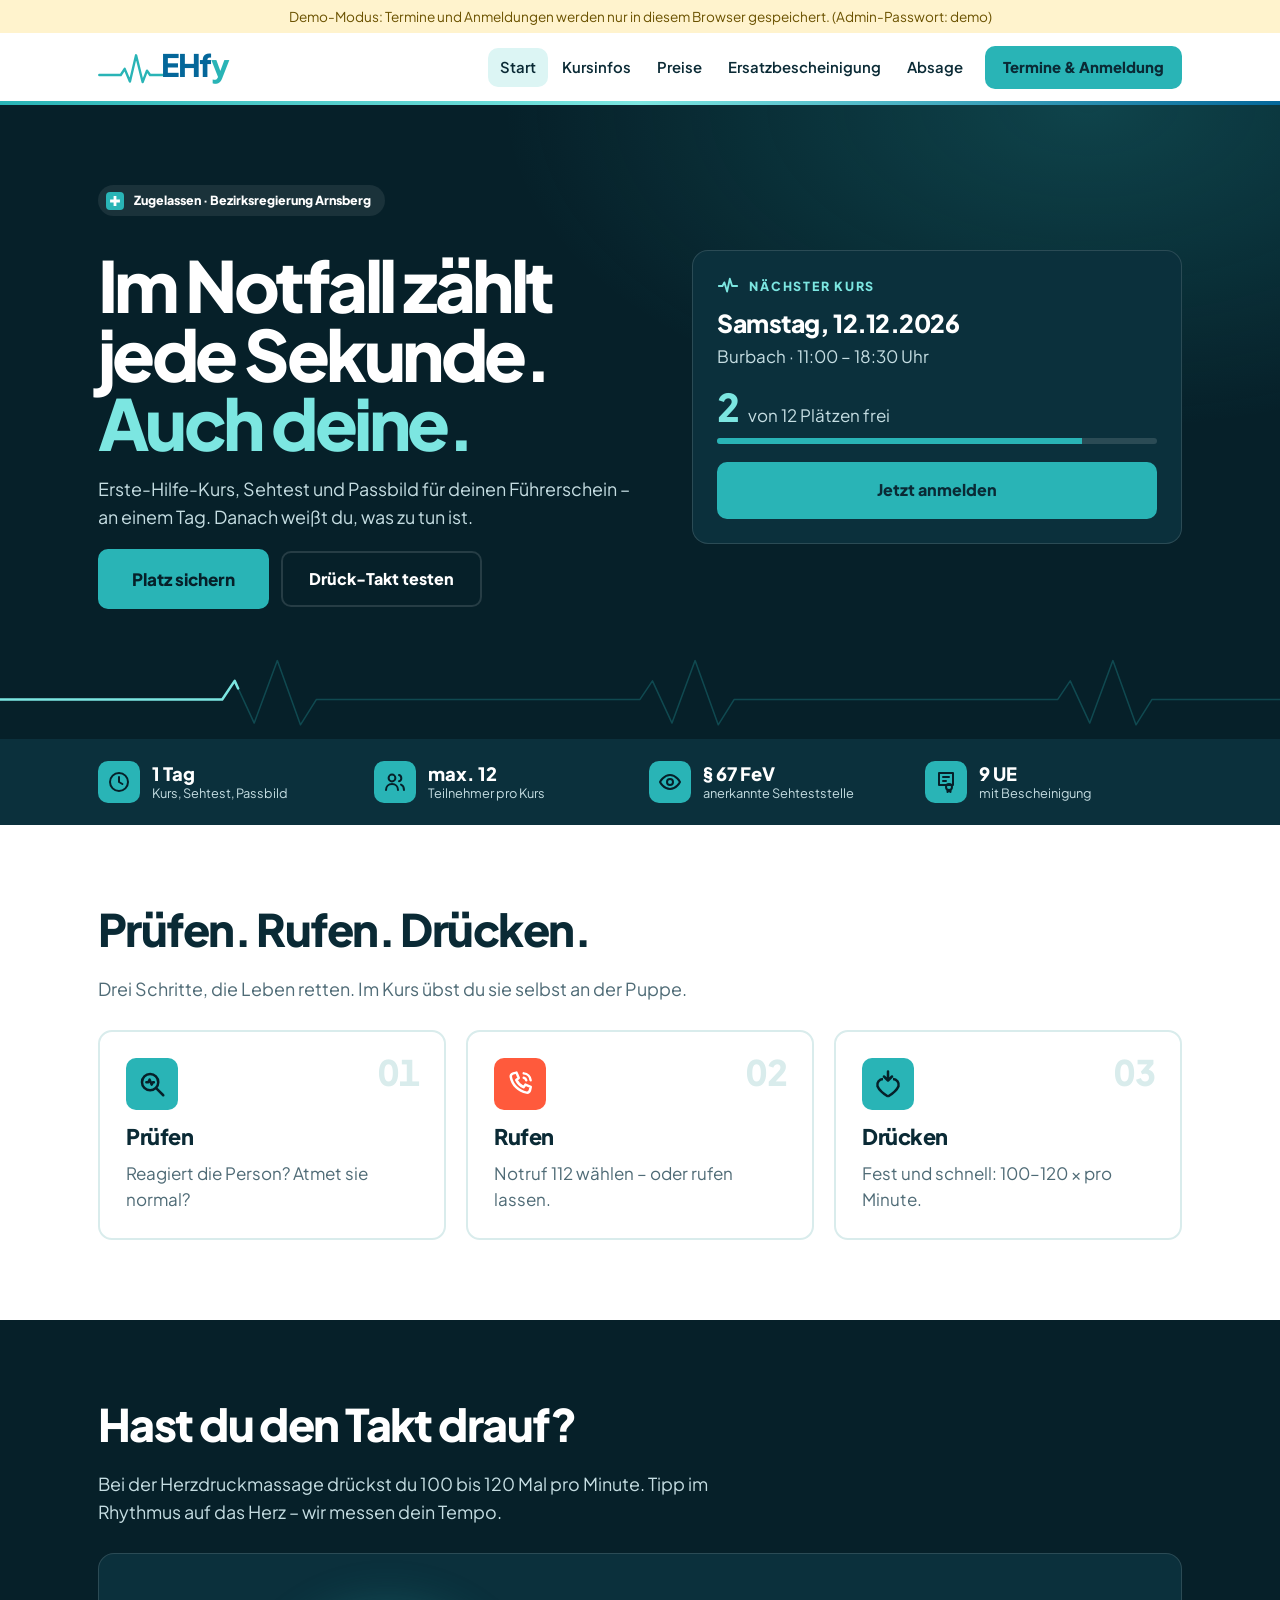
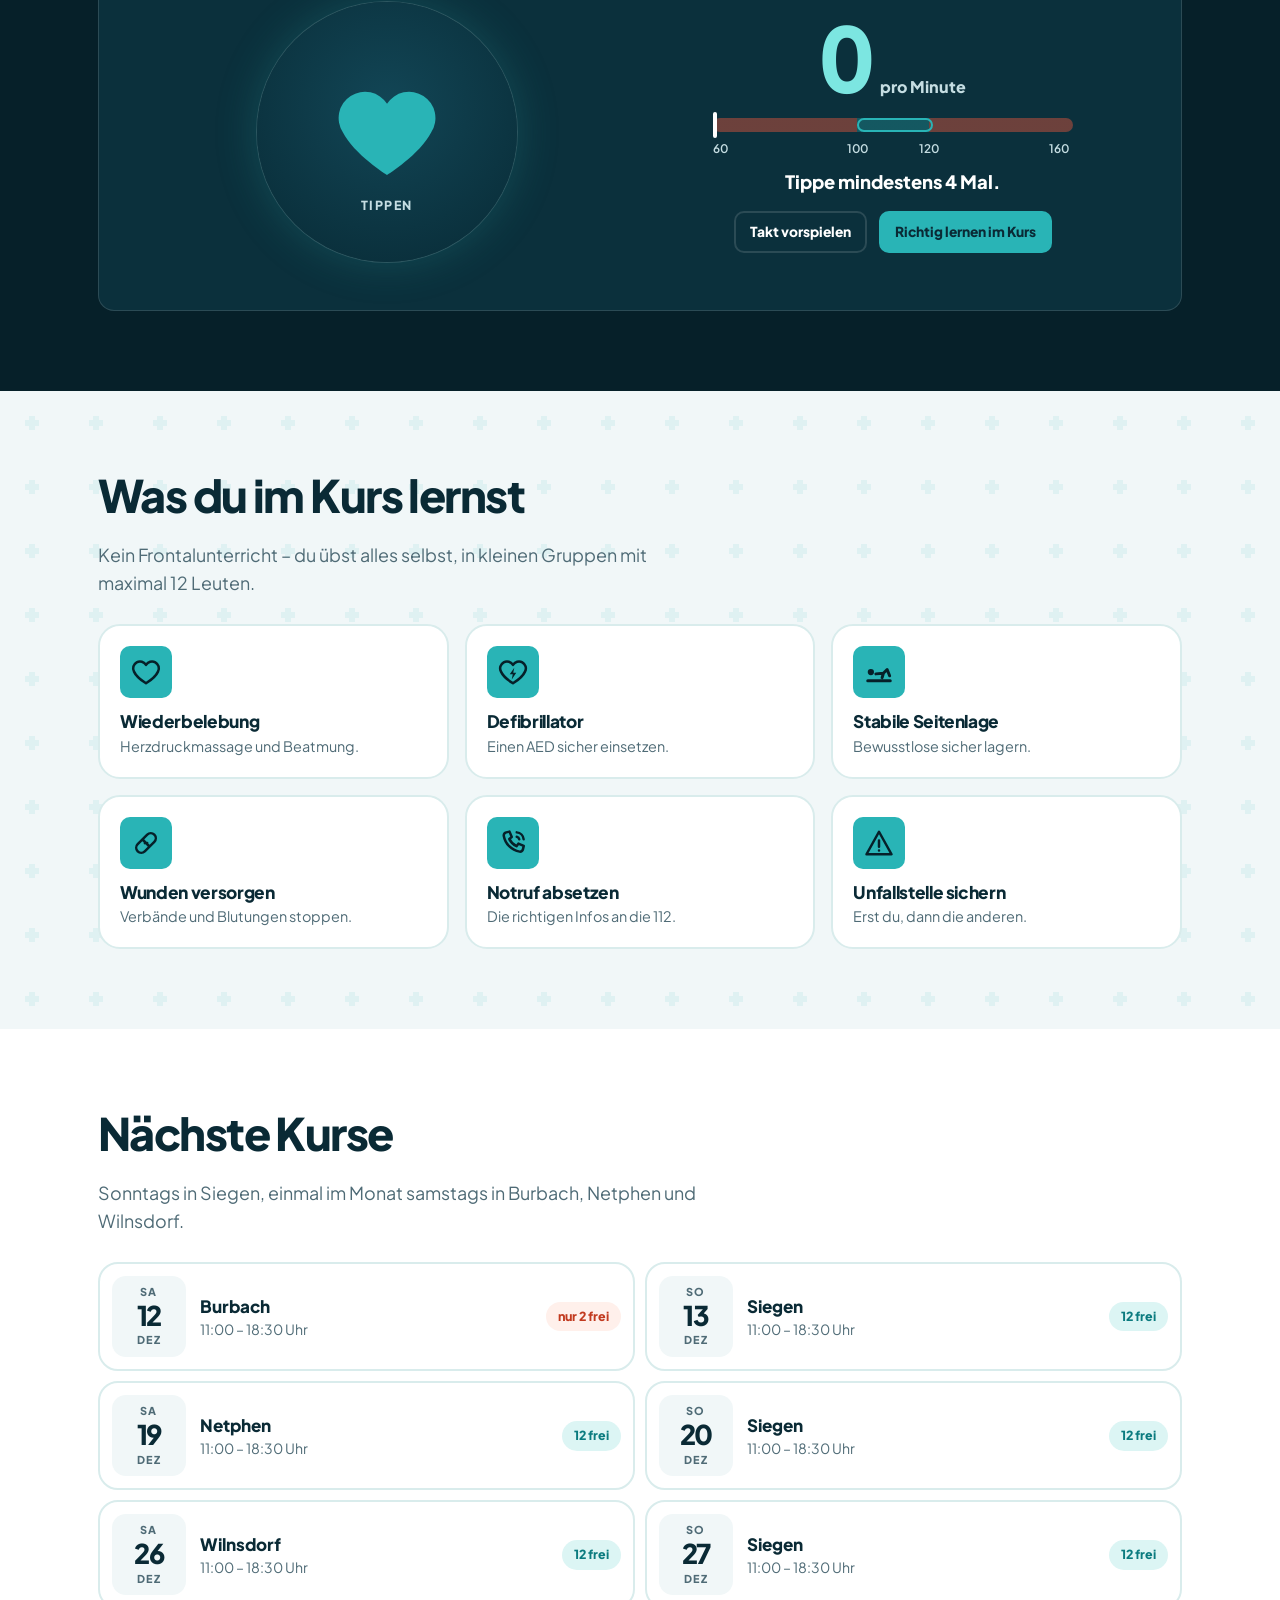
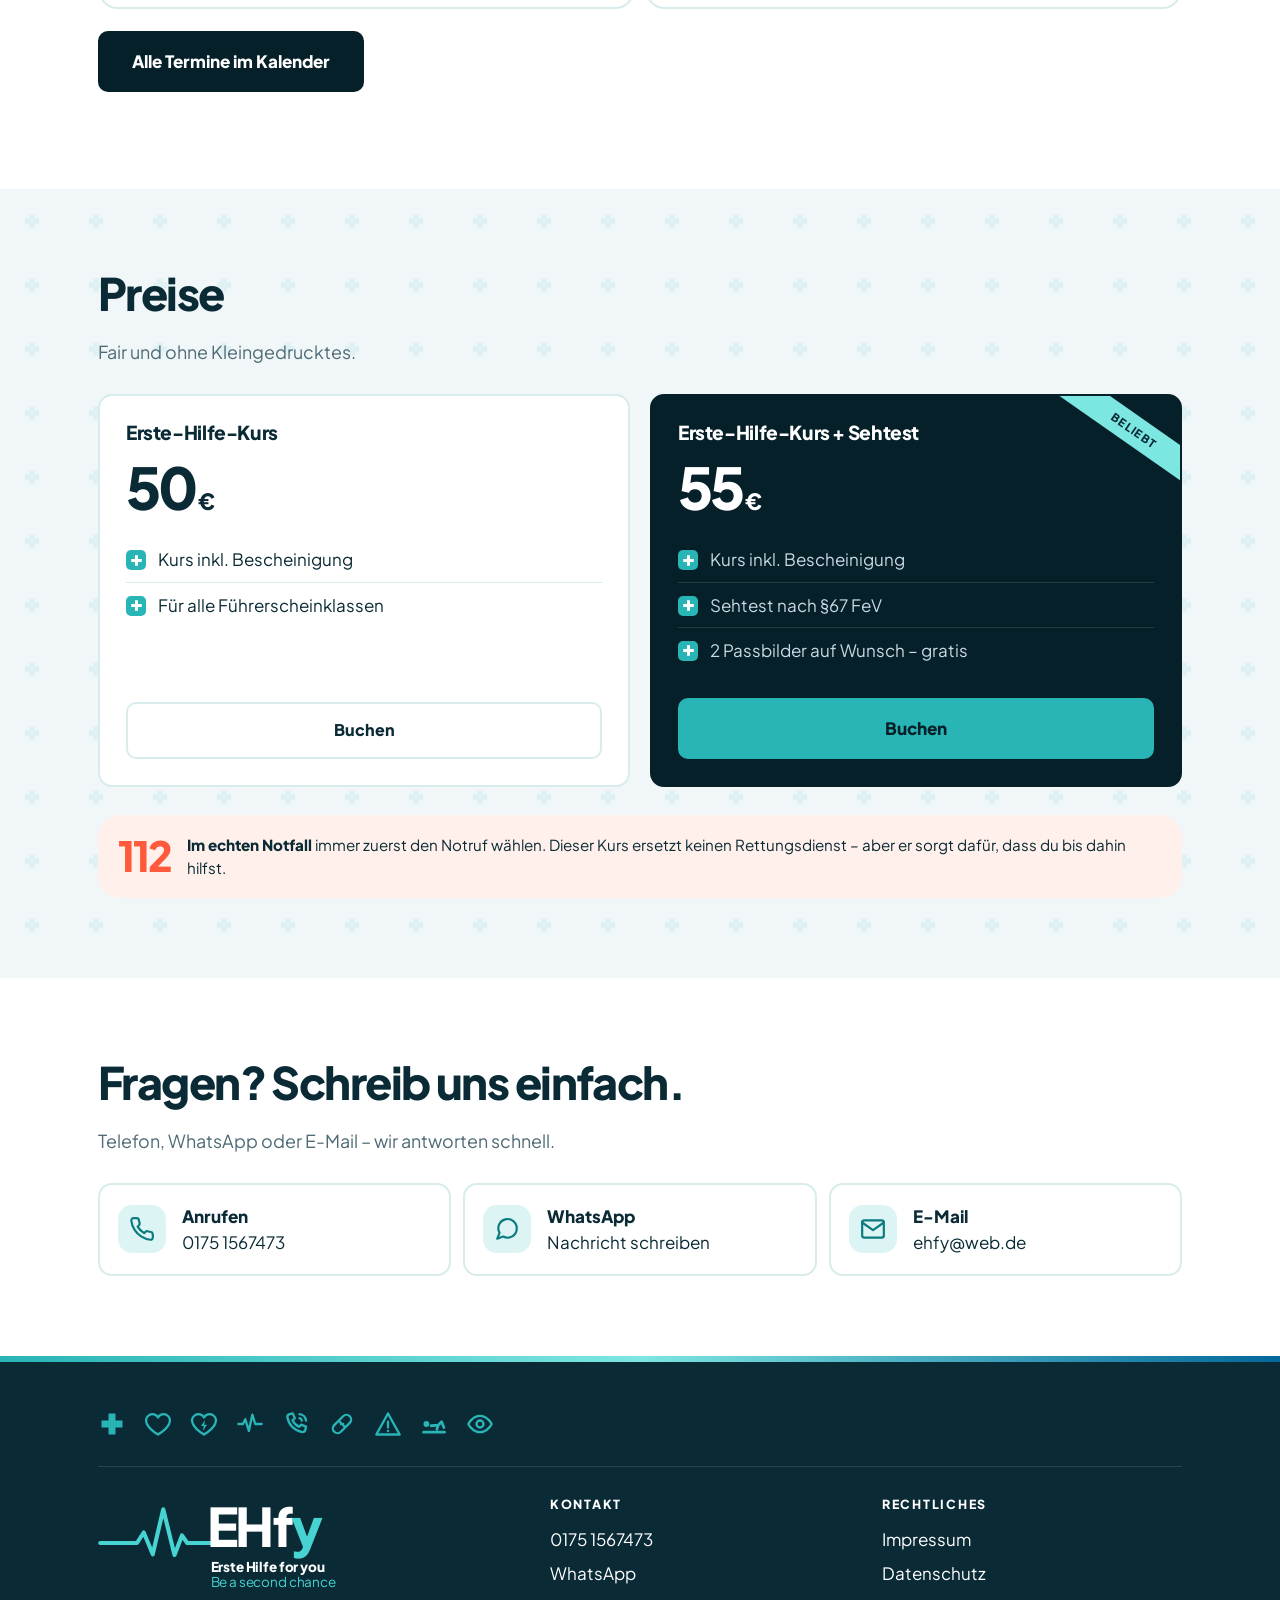
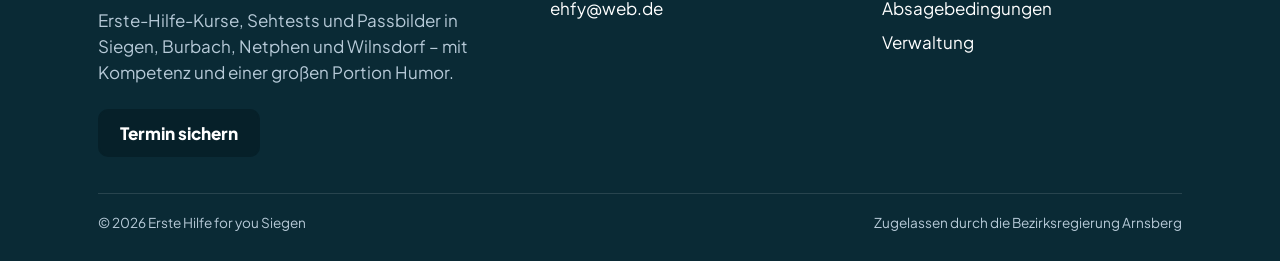
==== commit 9bbb003b: "Seriöses Design mit Erste-Hilfe-Symbolen Comic-Zeichnungen entfernt. Dunkler Monitor-Look mit laufen" ====
--- a/index.html
+++ b/index.html
@@ -69,38 +69,45 @@
         <div>
           <span class="kicker">Zugelassen · Bezirksregierung Arnsberg</span>
           <h1>Im Notfall zählt<br>jede Sekunde.<br><span class="hl">Auch deine.</span></h1>
-          <p class="lead">Erste-Hilfe-Kurs, Sehtest und Passbild für deinen Führerschein – an einem Wochenende. Danach weißt du, was zu tun ist. Wirklich.</p>
+          <p class="lead">Erste-Hilfe-Kurs, Sehtest und Passbild für deinen Führerschein – an einem Tag. Danach weißt du, was zu tun ist.</p>
           <div class="btn-row">
             <a class="plaster" href="anmelden.html">Platz sichern</a>
-            <a class="btn btn-ghost" href="#mitmachen">Teste dich: Drück-Takt</a>
-          </div>
-        </div>
-
-        <figure class="panel hero-panel">
-          <img src="assets/skizzen/drueck.svg" alt="Gezeichnete Figur übt die Herzdruckmassage an einer liegenden Person" width="410" height="290">
-          <figcaption>So geht Herzdruckmassage: 100–120 × pro Minute.</figcaption>
-        </figure>
-      </div>
-    </section>
-
-    <div class="ticker" aria-hidden="true"><div class="ticker-track">
-      <span>ERSTE HILFE</span><i>✚</i><span>SEHTEST</span><i>✚</i><span>PASSBILD</span><i>✚</i><span>AN EINEM TAG</span><i>✚</i><span>BE A SECOND CHANCE</span><i>✚</i>
-      <span>ERSTE HILFE</span><i>✚</i><span>SEHTEST</span><i>✚</i><span>PASSBILD</span><i>✚</i><span>AN EINEM TAG</span><i>✚</i><span>BE A SECOND CHANCE</span><i>✚</i>
-    </div></div>
+            <a class="btn btn-ghost" href="#mitmachen">Drück-Takt testen</a>
+          </div>
+        </div>
+        <aside class="monitor" id="next-course" aria-live="polite">
+          <div class="monitor-head"><svg class="sym" aria-hidden="true"><use href="assets/symbole.svg#ekg"/></svg><span>Nächster Kurs</span></div>
+          <div class="monitor-date">Termine werden geladen …</div>
+        </aside>
+      </div>
+      <svg class="ecg-line" viewBox="0 0 1440 90" preserveAspectRatio="none" aria-hidden="true">
+        <path class="base" d="M0 55H250l14-22 22 50 26-74 26 76 18-30H720l14-22 22 50 26-74 26 76 18-30H1190l14-22 22 50 26-74 26 76 18-30H1440"/>
+        <path class="pulse" pathLength="1000" d="M0 55H250l14-22 22 50 26-74 26 76 18-30H720l14-22 22 50 26-74 26 76 18-30H1190l14-22 22 50 26-74 26 76 18-30H1440"/>
+      </svg>
+    </section>
+
+    <section class="facts" aria-label="Auf einen Blick">
+      <div class="container">
+        <div class="fact"><span class="tile"><svg class="sym" aria-hidden="true"><use href="assets/symbole.svg#uhr"/></svg></span><div><b>1 Tag</b><span>Kurs, Sehtest, Passbild</span></div></div>
+        <div class="fact"><span class="tile"><svg class="sym" aria-hidden="true"><use href="assets/symbole.svg#gruppe"/></svg></span><div><b>max. 12</b><span>Teilnehmer pro Kurs</span></div></div>
+        <div class="fact"><span class="tile"><svg class="sym" aria-hidden="true"><use href="assets/symbole.svg#auge"/></svg></span><div><b>§ 67 FeV</b><span>anerkannte Sehteststelle</span></div></div>
+        <div class="fact"><span class="tile"><svg class="sym" aria-hidden="true"><use href="assets/symbole.svg#urkunde"/></svg></span><div><b>9 UE</b><span>mit Bescheinigung</span></div></div>
+      </div>
+    </section>
 
     <section class="section" id="schritte">
       <div class="container">
         <h2 class="rv">Prüfen. Rufen. Drücken.</h2>
-        <p class="lead rv">Drei Schritte, die Leben retten. Im Kurs übst du sie selbst – mit Puppe, Profi und Humor.</p>
-        <div class="panels">
-          <figure class="panel rv"><span class="panel-num">1</span><img src="assets/skizzen/pruefen.svg" alt="Figur rüttelt an der Schulter einer liegenden Person und ruft Hallo" width="400" height="250" loading="lazy"><figcaption><b>Prüfen</b>Reagiert die Person? Atmet sie normal?</figcaption></figure>
-          <figure class="panel rv"><span class="panel-num">2</span><img src="assets/skizzen/rufen.svg" alt="Figur telefoniert und ruft 112" width="400" height="250" loading="lazy"><figcaption><b>Rufen</b>Notruf 112 wählen – oder rufen lassen.</figcaption></figure>
-          <figure class="panel rv"><span class="panel-num">3</span><img src="assets/skizzen/drueck.svg" alt="Figur drückt auf den Brustkorb" width="410" height="290" loading="lazy"><figcaption><b>Drücken</b>Fest und schnell, bis Hilfe da ist.</figcaption></figure>
-        </div>
-      </div>
-    </section>
-
-    <section class="section" id="mitmachen">
+        <p class="lead rv">Drei Schritte, die Leben retten. Im Kurs übst du sie selbst an der Puppe.</p>
+        <div class="grid grid-3" style="margin-top:28px">
+          <div class="card step-card rv"><span class="tile"><svg class="sym" aria-hidden="true"><use href="assets/symbole.svg#pruefen"/></svg></span><span class="step-no">01</span><h3>Prüfen</h3><p class="muted">Reagiert die Person? Atmet sie normal?</p></div>
+          <div class="card step-card step-alarm rv"><span class="tile"><svg class="sym" aria-hidden="true"><use href="assets/symbole.svg#notruf"/></svg></span><span class="step-no">02</span><h3>Rufen</h3><p class="muted">Notruf 112 wählen – oder rufen lassen.</p></div>
+          <div class="card step-card rv"><span class="tile"><svg class="sym" aria-hidden="true"><use href="assets/symbole.svg#druck"/></svg></span><span class="step-no">03</span><h3>Drücken</h3><p class="muted">Fest und schnell: 100–120 × pro Minute.</p></div>
+        </div>
+      </div>
+    </section>
+
+    <section class="section section-dark" id="mitmachen">
       <div class="container">
         <h2 class="rv">Hast du den Takt drauf?</h2>
         <p class="lead rv">Bei der Herzdruckmassage drückst du 100 bis 120 Mal pro Minute. Tipp im Rhythmus auf das Herz – wir messen dein Tempo.</p>
@@ -110,7 +117,7 @@
             <span class="hint" id="hint">Tippen</span>
           </button>
           <div class="meter">
-            <div class="bpm"><span id="bpm">–</span> <small>pro Minute</small></div>
+            <div class="bpm"><span id="bpm">0</span> <small>pro Minute</small></div>
             <div class="gauge" aria-hidden="true"><i id="needle"></i></div>
             <div class="scale"><span style="left:2%">60</span><span style="left:40%">100</span><span style="left:60%">120</span><span style="left:96%">160</span></div>
             <div class="verdict" id="verdict" aria-live="polite">Tippe mindestens 4 Mal.</div>
@@ -125,15 +132,15 @@
 
     <section class="section section-soft" id="lernen">
       <div class="container">
-        <h2 class="rv">Was in deinem Erste-Hilfe-Kasten landet</h2>
-        <p class="lead rv">Kein Frontalunterricht – du übst alles selbst. In kleinen Gruppen mit maximal 12 Leuten.</p>
+        <h2 class="rv">Was du im Kurs lernst</h2>
+        <p class="lead rv">Kein Frontalunterricht – du übst alles selbst, in kleinen Gruppen mit maximal 12 Leuten.</p>
         <div class="kit" style="margin-top:28px">
-          <div class="item kit-box rv"><span class="sign" style="font-size:44px"></span><div><div class="big">1 Tag</div><p>Kurs, Sehtest (§67 FeV) und auf Wunsch 2 Passbilder – alles für den Führerscheinantrag.</p></div></div>
-          <div class="item rv"><img class="kit-img" src="assets/skizzen/drueck.svg" alt="Herzdruckmassage" loading="lazy"><h3>Wiederbelebung</h3><p>Herzdruckmassage und Beatmung.</p></div>
-          <div class="item rv"><img class="kit-img" src="assets/skizzen/seitenlage.svg" alt="Stabile Seitenlage" loading="lazy"><h3>Stabile Seitenlage</h3><p>Bewusstlose sicher lagern.</p></div>
-          <div class="item rv"><img class="kit-img" src="assets/skizzen/verband.svg" alt="Verband am Arm" loading="lazy"><h3>Wunden versorgen</h3><p>Verbände und Blutungen stoppen.</p></div>
-          <div class="item rv"><img class="kit-img" src="assets/skizzen/rufen.svg" alt="Notruf" loading="lazy"><h3>Notruf absetzen</h3><p>Die richtigen Infos an die 112.</p></div>
-          <div class="item rv"><img class="kit-img" src="assets/skizzen/sichern.svg" alt="Warndreieck aufstellen" loading="lazy"><h3>Unfallstelle sichern</h3><p>Erst du, dann die anderen.</p></div>
+          <div class="item rv"><span class="tile"><svg class="sym" aria-hidden="true"><use href="assets/symbole.svg#herz"/></svg></span><h3>Wiederbelebung</h3><p>Herzdruckmassage und Beatmung.</p></div>
+          <div class="item rv"><span class="tile"><svg class="sym" aria-hidden="true"><use href="assets/symbole.svg#aed"/></svg></span><h3>Defibrillator</h3><p>Einen AED sicher einsetzen.</p></div>
+          <div class="item rv"><span class="tile"><svg class="sym" aria-hidden="true"><use href="assets/symbole.svg#seitenlage"/></svg></span><h3>Stabile Seitenlage</h3><p>Bewusstlose sicher lagern.</p></div>
+          <div class="item rv"><span class="tile"><svg class="sym" aria-hidden="true"><use href="assets/symbole.svg#verband"/></svg></span><h3>Wunden versorgen</h3><p>Verbände und Blutungen stoppen.</p></div>
+          <div class="item rv"><span class="tile"><svg class="sym" aria-hidden="true"><use href="assets/symbole.svg#notruf"/></svg></span><h3>Notruf absetzen</h3><p>Die richtigen Infos an die 112.</p></div>
+          <div class="item rv"><span class="tile"><svg class="sym" aria-hidden="true"><use href="assets/symbole.svg#warnung"/></svg></span><h3>Unfallstelle sichern</h3><p>Erst du, dann die anderen.</p></div>
         </div>
       </div>
     </section>
@@ -209,6 +216,18 @@
       }).join("") : '<p class="muted">Aktuell sind keine Termine eingetragen. Melde dich gern telefonisch oder per WhatsApp.</p>';
       const next = all.find(c => c.online_booking && c.booked < c.capacity);
       if (next) document.getElementById("dock-t").textContent = `${fmt(new Date(next.starts_at), { weekday: "short", day: "2-digit", month: "2-digit" })} · ${next.location}`;
+      const mon = document.getElementById("next-course");
+      if (next) {
+        const free = Math.max(0, next.capacity - next.booked);
+        mon.querySelector(".monitor-date").textContent = fmt(new Date(next.starts_at), { weekday: "long", day: "2-digit", month: "2-digit", year: "numeric" });
+        mon.insertAdjacentHTML("beforeend", `
+          <div class="monitor-meta">${EHFY.esc(next.location)} · ${EHFY.fmtRange(next.starts_at, next.ends_at)}</div>
+          <div class="monitor-seats"><b>${free}</b><span>von ${next.capacity} Plätzen frei</span></div>
+          <div class="seat-bar"><i style="width:${Math.round(next.booked / next.capacity * 100)}%"></i></div>
+          <a class="btn" href="anmelden.html">Jetzt anmelden</a>`);
+      } else {
+        mon.querySelector(".monitor-date").textContent = "Neue Termine folgen";
+      }
     } catch (e) {
       box.innerHTML = '<p class="muted">Termine konnten nicht geladen werden. Bitte versuche es später erneut.</p>';
     }
--- a/assets/style.css
+++ b/assets/style.css
@@ -1,4 +1,4 @@
-/* Erste Hilfe for you – Stylesheet (Manga-Stil in Logo-Türkis) */
+/* Erste Hilfe for you – Stylesheet (seriös, Logo-Türkis auf Nachtblau) */
 
 /* Schrift: Plus Jakarta Sans, lokal eingebunden (keine Verbindung zu Google) */
 @font-face { font-family: "Jakarta"; font-weight: 400; font-display: swap; src: url("fonts/jakarta-400.woff2") format("woff2"); unicode-range: U+0000-00FF, U+0131, U+0152-0153, U+02BB-02BC, U+02C6, U+02DA, U+02DC, U+2000-206F, U+20AC, U+2122, U+2191, U+2193, U+2212, U+2215, U+FEFF, U+FFFD; }
@@ -9,11 +9,11 @@
 @font-face { font-family: "Jakarta"; font-weight: 800; font-display: swap; src: url("fonts/jakarta-ext-800.woff2") format("woff2"); unicode-range: U+0100-02AF, U+0304, U+0308, U+0329, U+1E00-1EFF, U+20A0-20AB, U+20AD-20CF, U+2C60-2C7F, U+A720-A7FF; }
 
 :root {
-  --ink: #0b3b4c;
+  --ink: #0a2a35;
   --ink-2: #125066;
   --muted: #4f6b76;
   --line: #d9ecec;
-  --soft: #eefafa;
+  --soft: #f1f7f8;
   --blue: #04679a;
   --aid: #29b4b6;          /* Türkis aus dem Logo – Schrift darauf immer dunkel (--ink) */
   --aid-dark: #0b7b7f;     /* Türkis für Text auf hellem Grund */
@@ -26,7 +26,7 @@
   --ok: #17845a;
   --ok-light: #e6f5ee;
   --warn-light: #fff5dc;
-  --radius: 26px;
+  --radius: 14px;
   --font: "Jakarta", "Avenir Next", "Segoe UI", system-ui, -apple-system, Roboto, Arial, sans-serif;
 }
 
@@ -143,6 +143,7 @@
 .price-card { display: flex; flex-direction: column; }
 .price-card.featured { background: var(--ink); border-color: var(--ink); color: #c9d8e4; position: relative; overflow: hidden; }
 .price-card.featured h3, .price-card.featured .price { color: #fff; }
+.price-card .h-sym { margin-bottom: 14px; }
 .price-card.featured .checklist li { border-color: rgba(255,255,255,.12); }
 .price-card .badge-top { position: absolute; top: 20px; right: -44px; transform: rotate(35deg); width: 180px; text-align: center; font-size: .7rem; font-weight: 800; letter-spacing: .1em; text-transform: uppercase; color: var(--ink); background: var(--aid-bright); padding: 6px 0; }
 .price { font-size: 3.6rem; font-weight: 800; color: var(--ink); line-height: 1; margin: 6px 0 22px; letter-spacing: -.06em; }
@@ -311,10 +312,6 @@
 .kit .item .icon svg { width: 24px; height: 24px; }
 .kit .item h3 { font-size: 1.08rem; margin-bottom: 4px; }
 .kit .item p { margin: 0; color: var(--muted); font-size: .9rem; }
-.kit .kit-box { background: var(--aid); border-color: var(--aid); color: var(--ink); display: flex; flex-direction: column; justify-content: space-between; gap: 14px; }
-.kit .kit-box:hover { border-color: var(--aid); }
-.kit .kit-box p { color: var(--ink); }
-.kit .kit-box .big { margin-bottom: 8px; font-size: 3rem; font-weight: 800; letter-spacing: -.05em; line-height: 1; }
 
 .dates { display: grid; gap: 10px; }
 @media (min-width: 900px) { .dates { grid-template-columns: 1fr 1fr; } }
@@ -385,53 +382,99 @@
 .dialog-body { padding: 28px; }
 .hidden { display: none !important; }
 
-/* ---------- Manga-Stil: Tusche-Umrisse, Comic-Felder, Rasterpunkte (nur öffentliche Seiten) ---------- */
-:root { --tusche: #0b2a35; --raster: radial-gradient(rgba(11,42,53,.16) 1.6px, transparent 1.8px) 0 0 / 12px 12px; }
-body:not([data-page="admin"]) h1, body:not([data-page="admin"]) h2 { font-weight: 800; letter-spacing: -.04em; }
-body:not([data-page="admin"]) .section > .container > h2 { display: inline-block; background: linear-gradient(transparent 62%, var(--aid-bright) 62%); padding-right: .15em; }
-body:not([data-page="admin"]) .card,
-body:not([data-page="admin"]) .date-card,
-body:not([data-page="admin"]) .contact-item,
-body:not([data-page="admin"]) .kit .item,
-body:not([data-page="admin"]) .cal,
-body:not([data-page="admin"]) details,
-body:not([data-page="admin"]) .course-option label { border: 2.5px solid var(--tusche); box-shadow: 4px 4px 0 var(--tusche); }
-body:not([data-page="admin"]) .card:hover, body:not([data-page="admin"]) .date-card:hover,
-body:not([data-page="admin"]) .contact-item:hover, body:not([data-page="admin"]) .kit .item:hover { border-color: var(--tusche); transform: translate(-2px, -2px); box-shadow: 6px 6px 0 var(--tusche); }
-body:not([data-page="admin"]) .btn, body:not([data-page="admin"]) .plaster { border: 2.5px solid var(--tusche); box-shadow: 3px 3px 0 var(--tusche); }
-body:not([data-page="admin"]) .btn:hover, body:not([data-page="admin"]) .plaster:hover { transform: translate(-2px, -2px); box-shadow: 5px 5px 0 var(--tusche); }
-body:not([data-page="admin"]) .btn:active, body:not([data-page="admin"]) .plaster:active { transform: translate(2px, 2px); box-shadow: 1px 1px 0 var(--tusche); }
-body:not([data-page="admin"]) .field input { border: 2.5px solid var(--tusche); }
-.plaster { background: var(--tusche); }
-.section-soft { background: var(--raster), var(--soft); }
-.page-head { background: var(--raster), linear-gradient(135deg, var(--aid), var(--aid-bright)); border-radius: 0; border-bottom: 3px solid var(--tusche); }
+/* ---------- Seriös und kühl: dunkler Monitor-Look, klare Erste-Hilfe-Symbole ---------- */
+:root { --nacht: #062029; --nacht-2: #0b303c; --nacht-line: rgba(255,255,255,.13); --hell: #c5dde2; }
+.sym { width: 1em; height: 1em; display: block; }
+.tile { display: grid; place-items: center; width: 52px; height: 52px; border-radius: 10px; background: var(--aid); color: var(--nacht); font-size: 30px; flex-shrink: 0; }
+
+.btn, .plaster, .btn-teal { border-radius: 10px; }
+.plaster, .btn-teal { background: var(--nacht); border-color: var(--nacht); color: #fff; }
+.plaster:hover, .btn-teal:hover { transform: translateY(-2px); background: var(--nacht-2); border-color: var(--nacht-2); color: #fff; }
+.nav a, .nav a.nav-cta { border-radius: 10px; }
+.section-soft { background: url("data:image/svg+xml,%3Csvg xmlns='http://www.w3.org/2000/svg' width='64' height='64' viewBox='0 0 64 64'%3E%3Cpath fill='%2329b4b6' fill-opacity='.09' d='M29 25h6v4h4v6h-4v4h-6v-4h-4v-6h4z'/%3E%3C/svg%3E"), var(--soft); }
+
+/* Dunkle Flächen */
+.section-dark { background: var(--nacht); color: #fff; }
+.section-dark h2 { color: #fff; }
+.section-dark .lead { color: var(--hell); }
+.section-dark .btn-ghost { color: #fff; border-color: var(--nacht-line); }
+.section-dark .btn-ghost:hover { background: var(--nacht-2); color: #fff; border-color: var(--aid); }
+.section-dark .btn:hover { background: var(--aid-bright); border-color: var(--aid-bright); color: var(--nacht); }
+
+.page-head { position: relative; overflow: hidden; background: var(--nacht); border-radius: 0; color: #fff; }
+.page-head h1 { color: #fff; }
+.page-head .lead { color: var(--hell); }
+.page-head::after { content: ""; position: absolute; right: -30px; top: 50%; width: 220px; height: 220px; transform: translateY(-50%); background: url("data:image/svg+xml,%3Csvg xmlns='http://www.w3.org/2000/svg' viewBox='0 0 24 24'%3E%3Cpath fill='%2329b4b6' d='M9 3h6v6h6v6h-6v6H9v-6H3V9h6z'/%3E%3C/svg%3E") center/contain no-repeat; opacity: .16; }
 
 /* Startseite */
-.home-hero { padding: 40px 0 56px; background: var(--raster), linear-gradient(150deg, var(--aid), var(--aid-bright)); border-bottom: 3px solid var(--tusche); }
-.home-hero .kicker { border: 2px solid var(--tusche); }
-.home-hero h1 .hl { border: 3px solid var(--tusche); box-shadow: 4px 4px 0 var(--tusche); }
-
-.panel { position: relative; margin: 0; background: #fff; border: 3px solid var(--tusche); box-shadow: 6px 6px 0 var(--tusche); border-radius: 6px; overflow: hidden; }
-.panel img { display: block; width: 100%; height: auto; }
-.panel figcaption { border-top: 3px solid var(--tusche); padding: 12px 16px; font-size: .95rem; background: #fff; }
-.panel figcaption b { display: block; font-size: 1.2rem; letter-spacing: -.02em; }
-.panels figcaption { padding-left: 64px; min-height: 76px; }
-.panel-num { position: absolute; left: 14px; bottom: 19px; z-index: 1; display: grid; place-items: center; width: 38px; height: 38px; border-radius: 50%; background: var(--tusche); color: #fff; font-weight: 800; }
-.panels { display: grid; gap: 22px; margin-top: 28px; }
-@media (min-width: 820px) { .panels { grid-template-columns: repeat(3, 1fr); } }
-
-.ticker { overflow: hidden; background: var(--tusche); color: #fff; padding: 12px 0; }
-.ticker-track { display: flex; gap: 24px; width: max-content; font-weight: 800; font-size: 1.15rem; letter-spacing: .02em; white-space: nowrap; animation: tick 28s linear infinite; }
-.ticker-track i { font-style: normal; color: var(--aid-bright); }
-@keyframes tick { to { transform: translateX(-50%); } }
-
-.kit-img { display: block; width: 100%; height: 118px; object-fit: contain; margin-bottom: 10px; }
-.kit .kit-box { background: var(--raster), var(--aid); }
+.home-hero { position: relative; overflow: hidden; padding: 48px 0 104px; background: radial-gradient(900px 500px at 85% 0, rgba(41,180,182,.24), transparent 65%), var(--nacht); color: #fff; }
+.home-hero::before { display: none; }
+@media (min-width: 900px) { .home-hero { padding: 80px 0 130px; } }
+.home-hero h1 { color: #fff; }
+.home-hero h1 .hl { display: inline; color: var(--aid-bright); background: none; padding: 0; margin: 0; border-radius: 0; transform: none; }
+.home-hero .lead { color: var(--hell); }
+.home-hero .kicker { background: rgba(255,255,255,.08); color: #fff; }
+.home-hero .plaster { background: var(--aid); border-color: var(--aid); color: var(--nacht); }
+.home-hero .plaster:hover { background: var(--aid-bright); border-color: var(--aid-bright); color: var(--nacht); }
+.home-hero .btn-ghost { background: transparent; color: #fff; border-color: var(--nacht-line); }
+.home-hero .btn-ghost:hover { background: var(--nacht-2); color: #fff; border-color: var(--aid); }
+
+.monitor { background: var(--nacht-2); border: 1px solid var(--nacht-line); border-radius: 16px; padding: 24px; }
+.monitor-head { display: flex; align-items: center; gap: 10px; font-size: .78rem; font-weight: 800; letter-spacing: .14em; text-transform: uppercase; color: var(--aid-bright); }
+.monitor-head .sym { font-size: 22px; }
+.monitor-date { font-size: 1.55rem; font-weight: 800; letter-spacing: -.02em; margin-top: 12px; line-height: 1.2; }
+.monitor-meta { color: var(--hell); margin-top: 4px; }
+.monitor-seats { display: flex; align-items: baseline; gap: 8px; margin-top: 18px; color: var(--hell); }
+.monitor-seats b { font-size: 2.4rem; line-height: 1; color: var(--aid-bright); font-variant-numeric: tabular-nums; }
+.seat-bar { height: 6px; border-radius: 3px; background: var(--nacht-line); margin: 10px 0 18px; overflow: hidden; }
+.seat-bar i { display: block; height: 100%; background: var(--aid); }
+.monitor .btn { width: 100%; }
+.monitor .btn:hover { background: var(--aid-bright); border-color: var(--aid-bright); color: var(--nacht); }
+
+.ecg-line { position: absolute; left: 0; right: 0; bottom: 10px; width: 100%; height: 76px; }
+.ecg-line path { fill: none; stroke-linecap: round; stroke-linejoin: round; vector-effect: non-scaling-stroke; }
+.ecg-line .base { stroke: var(--aid); stroke-width: 1.5; opacity: .28; }
+.ecg-line .pulse { stroke: var(--aid-bright); stroke-width: 2.5; stroke-dasharray: 130 870; animation: ecg-run 5s linear infinite; }
+@keyframes ecg-run { from { stroke-dashoffset: 1000; } to { stroke-dashoffset: 0; } }
+
+.facts { background: var(--nacht-2); color: #fff; }
+.facts .container { display: grid; grid-template-columns: 1fr 1fr; gap: 18px; padding-top: 22px; padding-bottom: 22px; }
+@media (min-width: 900px) { .facts .container { grid-template-columns: repeat(4, 1fr); } }
+.fact { display: flex; align-items: center; gap: 12px; min-width: 0; }
+.fact .tile { width: 42px; height: 42px; font-size: 24px; }
+.fact b { display: block; font-size: 1.15rem; line-height: 1.2; }
+.fact span:not(.tile) { font-size: .8rem; color: var(--hell); line-height: 1.25; display: block; }
+
+.price-card.featured { background: var(--nacht); border-color: var(--nacht); }
+.price-card.featured .btn-teal, .price-card.featured .plaster { background: var(--aid); border-color: var(--aid); color: var(--nacht); }
+.price-card.featured .btn-teal:hover, .price-card.featured .plaster:hover { background: var(--aid-bright); border-color: var(--aid-bright); color: var(--nacht); }
+.h-sym { display: flex; align-items: center; gap: 14px; }
+.step-card { position: relative; }
+.step-no { position: absolute; top: 22px; right: 24px; font-size: 2.2rem; font-weight: 800; line-height: 1; color: var(--line); font-variant-numeric: tabular-nums; }
+.step-card h3 { margin-top: 16px; font-size: 1.35rem; }
+.step-card p { margin: 0; }
+.step-alarm .tile { background: var(--signal); color: #fff; }
+
+.kit { grid-template-columns: repeat(2, 1fr); }
+@media (min-width: 900px) { .kit { grid-template-columns: repeat(3, 1fr); } }
+.kit .item .tile { margin-bottom: 14px; }
+
+/* Drück-Takt wie ein Messgerät */
+.cpr { background: var(--nacht-2); border: 1px solid var(--nacht-line); border-radius: 16px; }
+.pad { background: radial-gradient(circle at 50% 40%, #124656, #082a35); box-shadow: 0 0 0 1px var(--nacht-line), 0 0 44px rgba(41,180,182,.22); }
+.pad .hint { color: var(--hell); }
+.bpm { color: var(--aid-bright); font-variant-numeric: tabular-nums; }
+.bpm small, .scale { color: var(--hell); }
+.gauge { background: linear-gradient(90deg, rgba(255,90,60,.4) 0 40%, rgba(41,180,182,.3) 40% 60%, rgba(255,90,60,.4) 60%); }
+.gauge i { background: #fff; }
+.verdict.ok { color: var(--aid-bright); }
+
+.symbol-row { display: flex; flex-wrap: wrap; gap: 18px; color: var(--aid); font-size: 28px; padding-bottom: 28px; margin-bottom: 28px; border-bottom: 1px solid rgba(255,255,255,.12); }
 
 @media (prefers-reduced-motion: reduce) {
   *, *::before, *::after { animation: none !important; transition: none !important; }
   .rv { opacity: 1; transform: none; }
-  .ticker-track { animation: none; }
+  .ecg-line .pulse { animation: none; stroke-dasharray: none; opacity: .7; }
 }
 @media print {
   .site-header, .site-footer, .no-print, .demo-banner, .dock { display: none !important; }
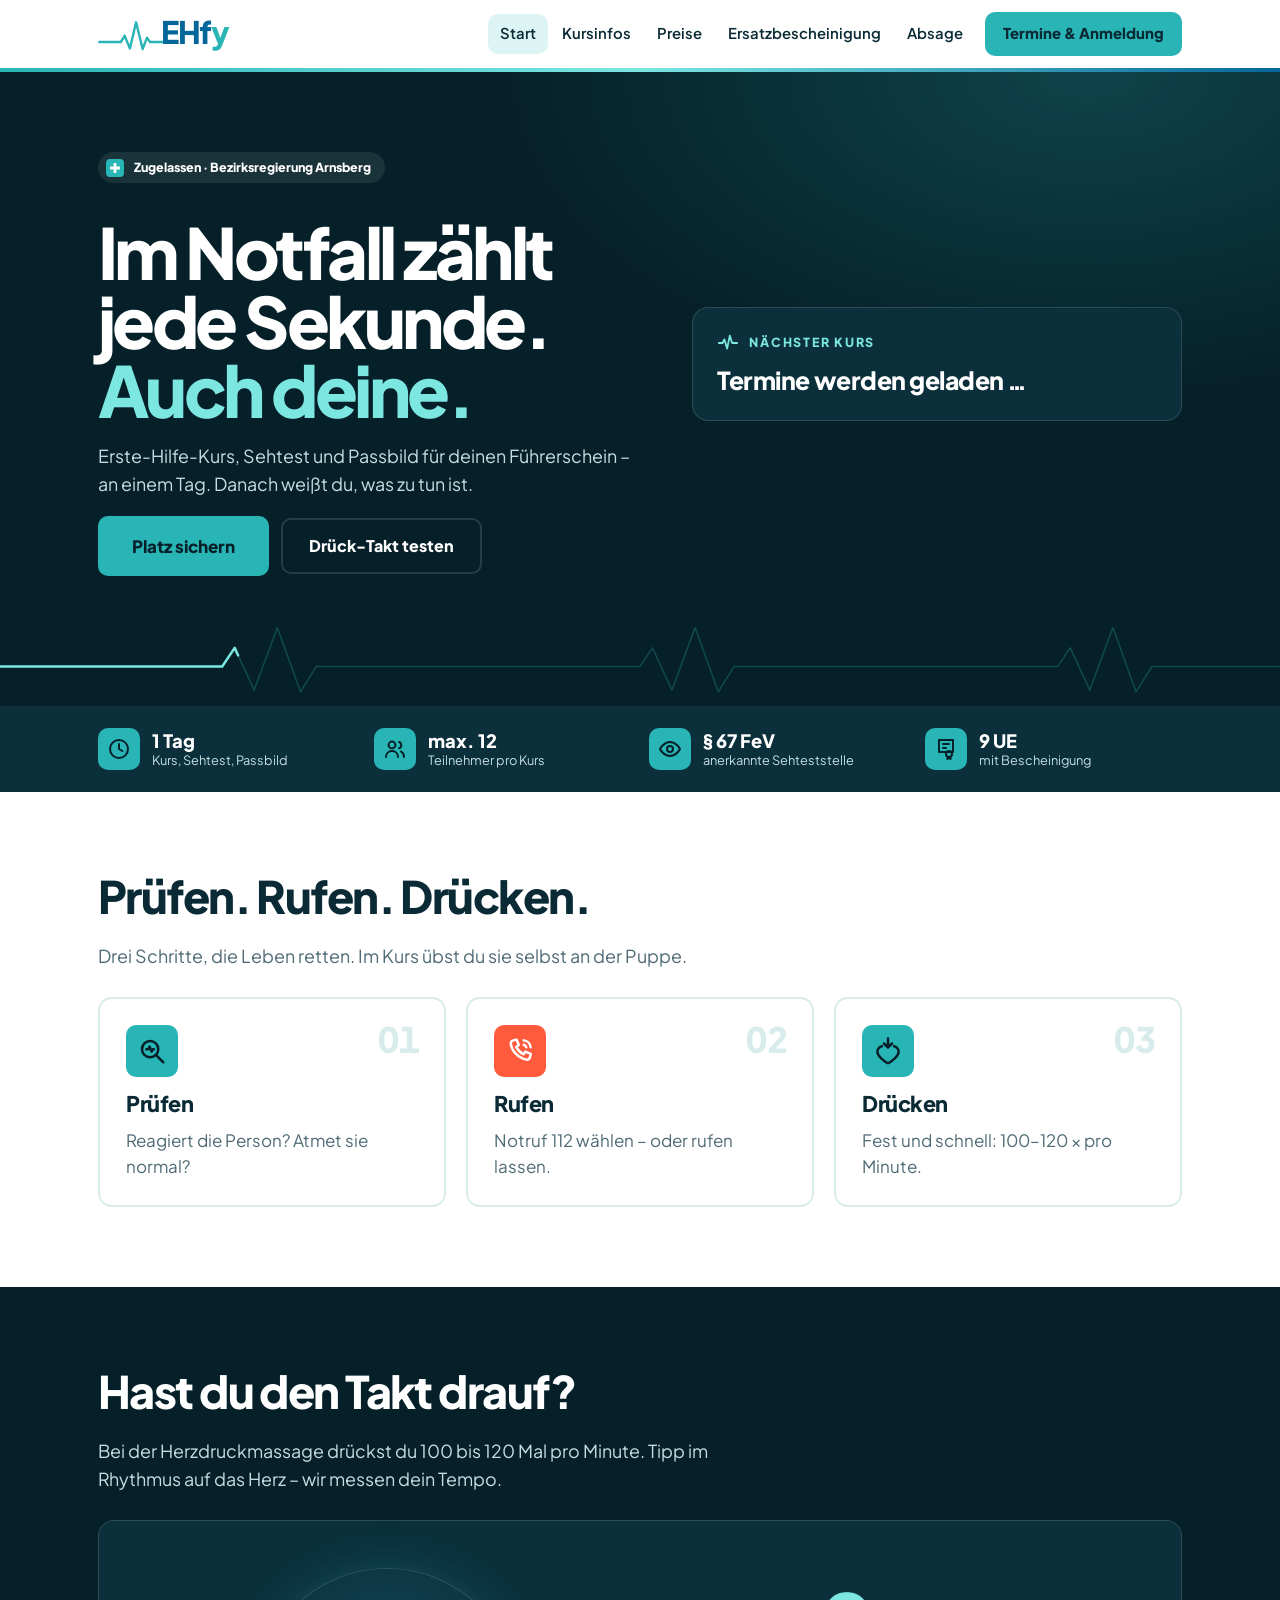
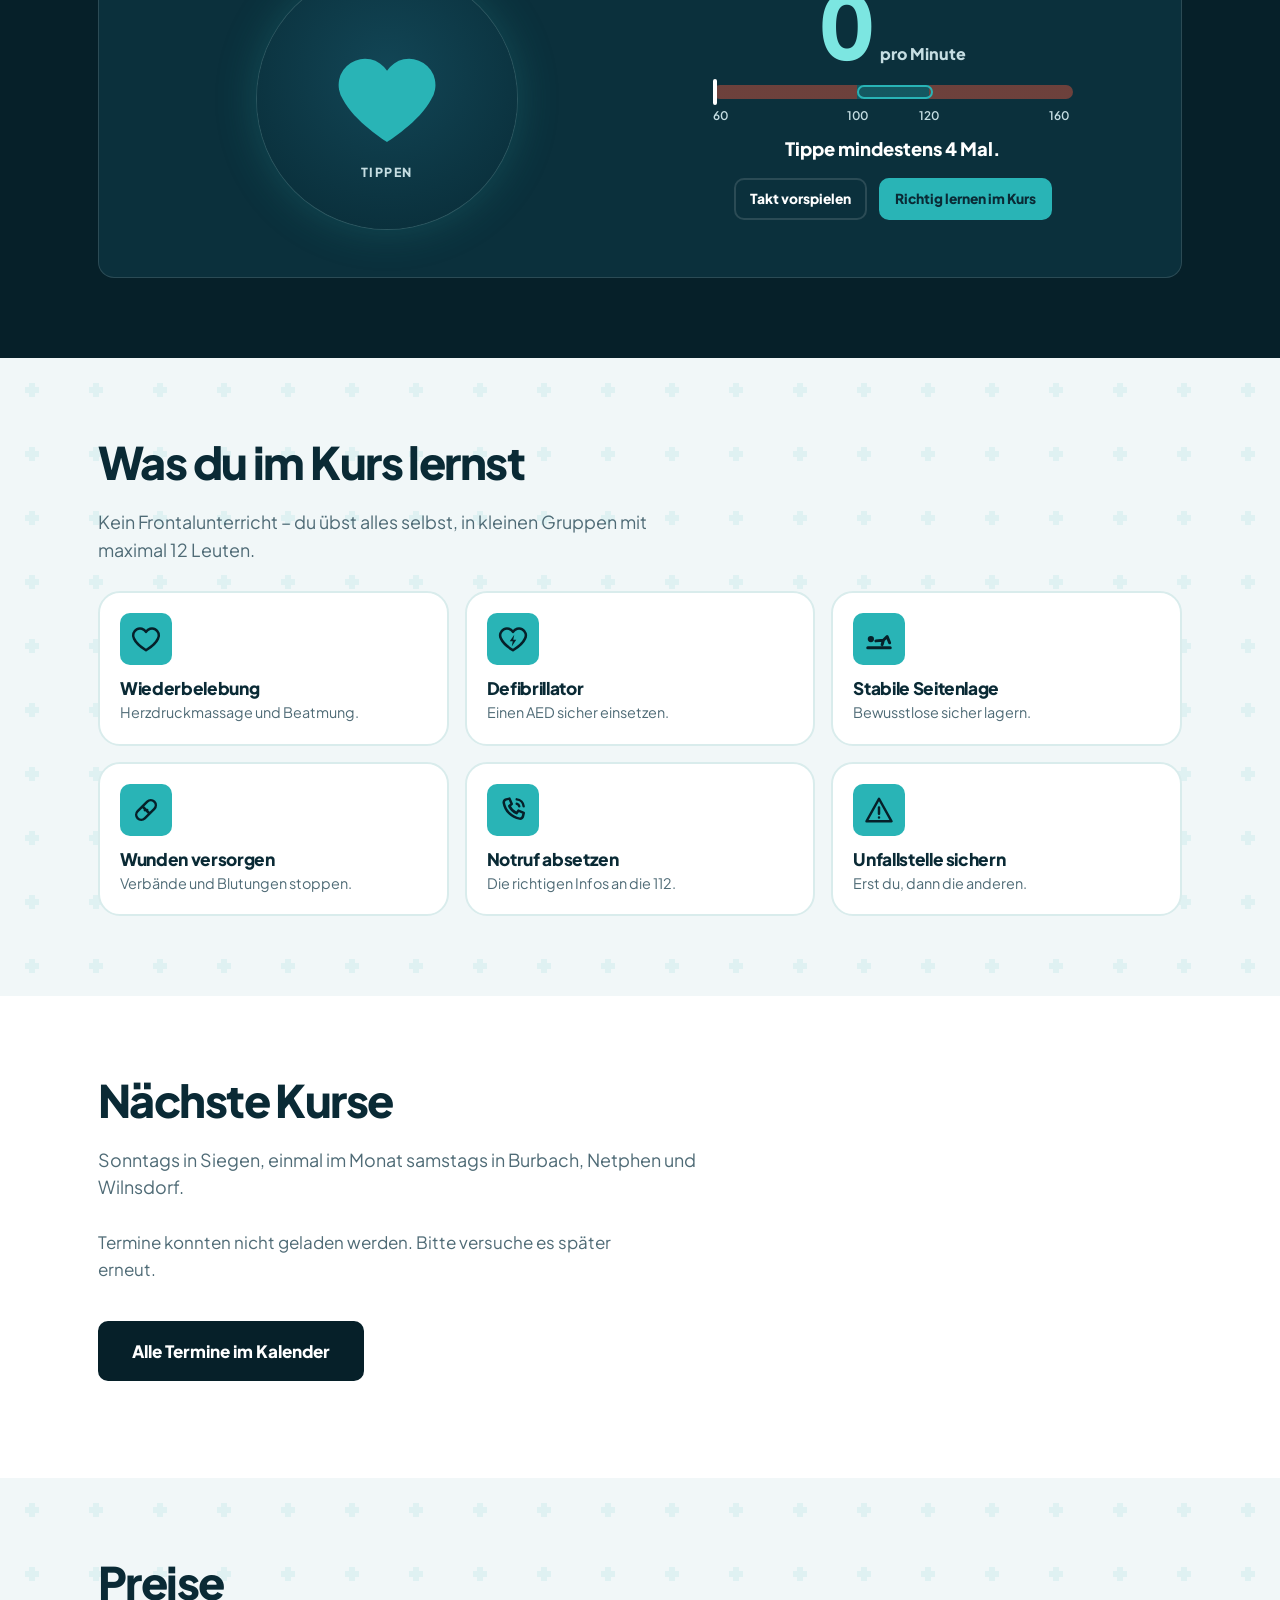
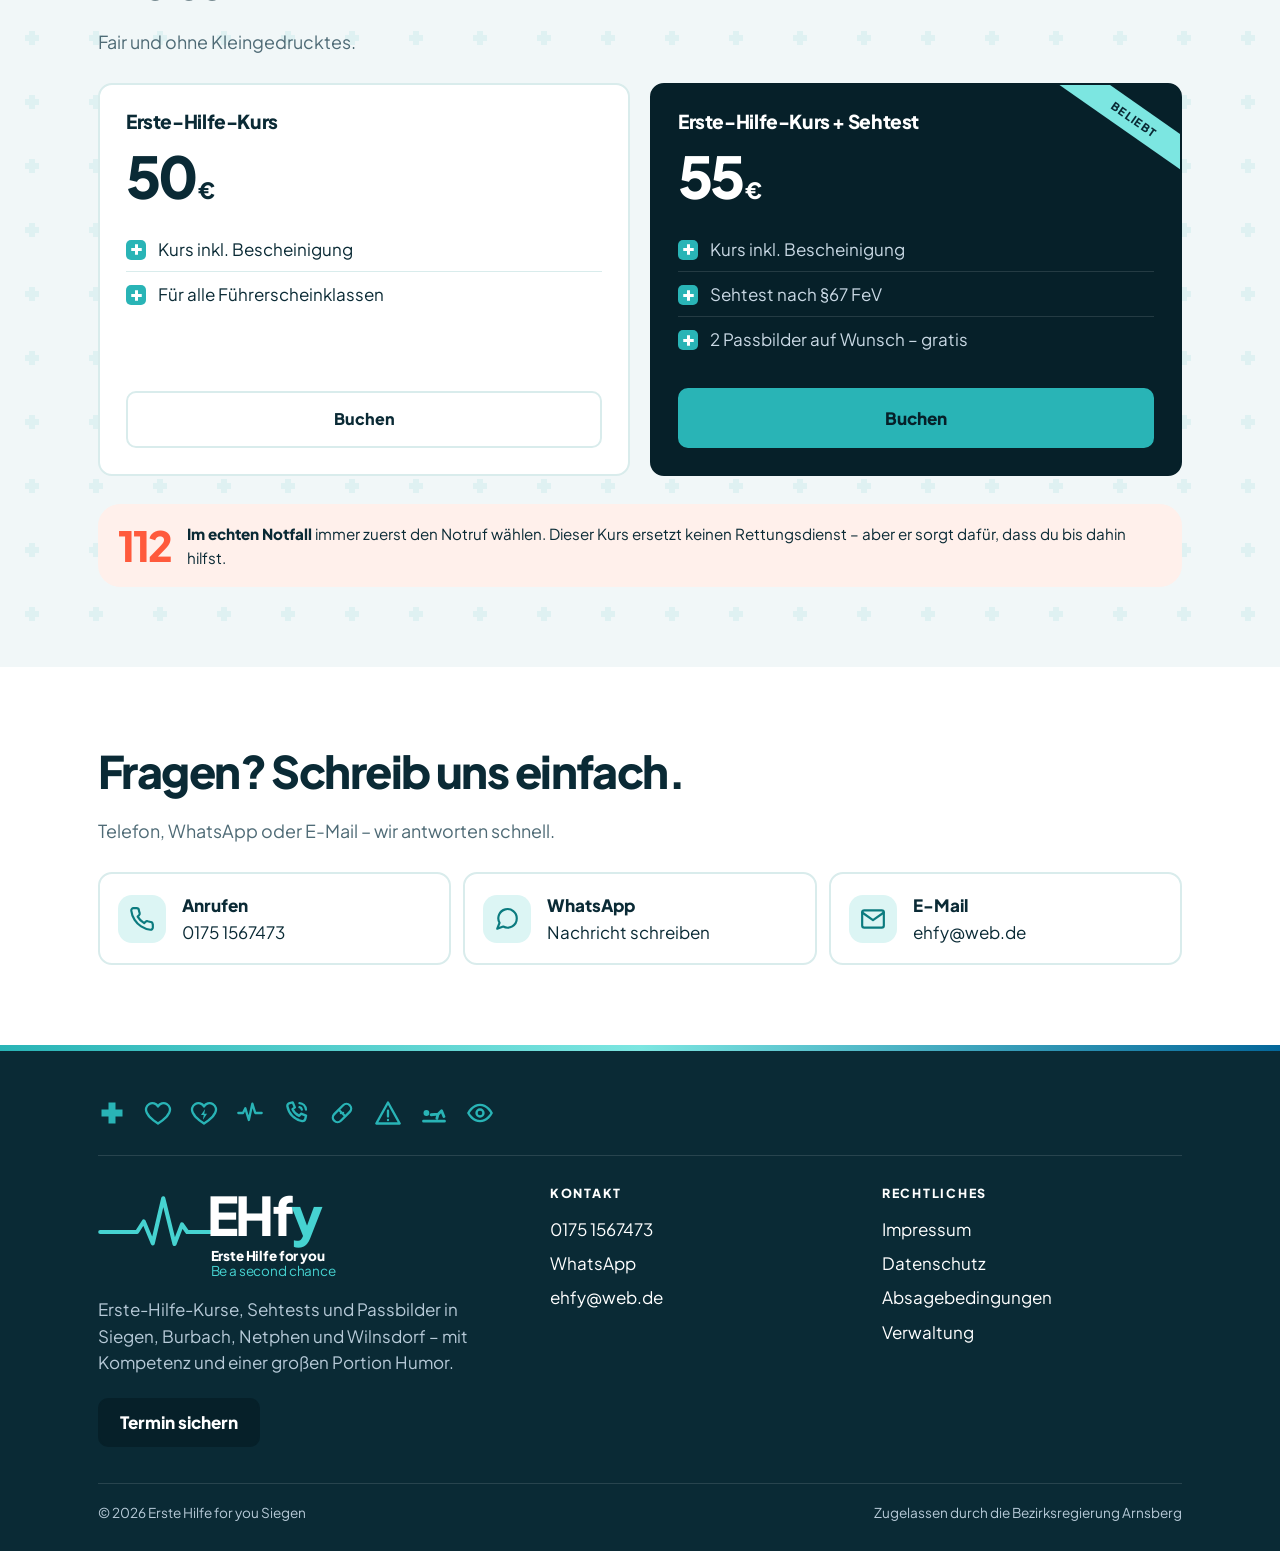
==== commit cf446c63: "Öffentlich keine Platzzahlen mehr anzeigen Co-Authored-By: Claude Opus 5.5 <noreply@anthropic.com>" ====
--- a/index.html
+++ b/index.html
@@ -205,25 +205,21 @@
       const all = await EHFY_DB.getOpenCourses();
       const list = all.slice(0, 6);
       box.innerHTML = list.length ? list.map(c => {
-        const d = new Date(c.starts_at), free = Math.max(0, c.capacity - c.booked);
-        const label = !c.online_booking ? '<span class="pill pill-muted">nur telefonisch</span>'
-          : free === 0 ? '<span class="pill pill-full">ausgebucht</span>'
-          : `<span class="pill ${free <= 3 ? "pill-warn" : ""}">${free <= 3 ? "nur " + free + " frei" : free + " frei"}</span>`;
+        const d = new Date(c.starts_at);
+        const label = !c.online_booking ? '<span class="pill pill-muted">nur telefonisch</span>' : EHFY.seatsPill(c);
         return `<a class="date-card" href="anmelden.html">
             <div class="day"><small>${fmt(d, { weekday: "short" }).replace(".", "").toUpperCase()}</small><b>${fmt(d, { day: "2-digit" })}</b><small>${fmt(d, { month: "short" }).replace(".", "").toUpperCase()}</small></div>
             <div><div class="where">${EHFY.esc(c.location)}</div><div class="when">${EHFY.fmtRange(c.starts_at, c.ends_at)}</div></div>
             ${label}</a>`;
       }).join("") : '<p class="muted">Aktuell sind keine Termine eingetragen. Melde dich gern telefonisch oder per WhatsApp.</p>';
-      const next = all.find(c => c.online_booking && c.booked < c.capacity);
+      const next = all.find(c => c.online_booking && EHFY.seatLevel(c) !== "voll");
       if (next) document.getElementById("dock-t").textContent = `${fmt(new Date(next.starts_at), { weekday: "short", day: "2-digit", month: "2-digit" })} · ${next.location}`;
       const mon = document.getElementById("next-course");
       if (next) {
-        const free = Math.max(0, next.capacity - next.booked);
         mon.querySelector(".monitor-date").textContent = fmt(new Date(next.starts_at), { weekday: "long", day: "2-digit", month: "2-digit", year: "numeric" });
         mon.insertAdjacentHTML("beforeend", `
           <div class="monitor-meta">${EHFY.esc(next.location)} · ${EHFY.fmtRange(next.starts_at, next.ends_at)}</div>
-          <div class="monitor-seats"><b>${free}</b><span>von ${next.capacity} Plätzen frei</span></div>
-          <div class="seat-bar"><i style="width:${Math.round(next.booked / next.capacity * 100)}%"></i></div>
+          <div class="monitor-seats"><span>${EHFY.seatText(next)}</span></div>
           <a class="btn" href="anmelden.html">Jetzt anmelden</a>`);
       } else {
         mon.querySelector(".monitor-date").textContent = "Neue Termine folgen";
--- a/assets/style.css
+++ b/assets/style.css
@@ -227,7 +227,7 @@
 .cal-head strong { font-size: 1.1rem; }
 .cal-nav { width: 42px; height: 42px; border-radius: 12px; border: 2px solid var(--line); background: #fff; font: inherit; font-size: 1.4rem; line-height: 1; color: var(--ink); cursor: pointer; }
 .cal-nav:hover { border-color: var(--aid); }
-.cal-grid { display: grid; grid-template-columns: repeat(7, 1fr); gap: 4px; }
+.cal-grid { display: grid; grid-template-columns: repeat(7, minmax(0, 1fr)); gap: 4px; }
 .cal-wd span { text-align: center; font-size: .74rem; font-weight: 800; color: var(--muted); padding: 4px 0; text-transform: uppercase; letter-spacing: .06em; }
 .cal-wd span.we { color: var(--aid-dark); }
 .cal-day { position: relative; aspect-ratio: 1; min-height: 40px; border: none; border-radius: 12px; background: transparent; font: inherit; font-weight: 600; color: var(--ink); cursor: pointer; display: flex; flex-direction: column; align-items: center; justify-content: center; gap: 1px; padding: 0; transition: background .15s, color .15s, transform .1s; }
@@ -373,14 +373,30 @@
 .stat { background: #fff; border: 2px solid var(--line); border-radius: var(--radius); padding: 18px; }
 .stat b { display: block; font-size: 1.8rem; color: var(--ink); line-height: 1.1; letter-spacing: -.02em; }
 .stat span { color: var(--muted); font-size: .88rem; }
-.quick-grid { display: grid; grid-template-columns: 1fr 1fr; gap: 20px; }
-@media (max-width: 720px) { .quick-grid { grid-template-columns: 1fr; } }
+.quick-grid { display: grid; grid-template-columns: minmax(0, 1fr) minmax(0, 1fr); gap: 20px; }
+@media (max-width: 720px) {
+  .quick-grid { grid-template-columns: minmax(0, 1fr); }
+  .q-card { padding: 14px; }
+  .q-card .cal { padding: 10px; }
+  .q-card .cal-day { min-height: 0; }
+}
 .sel-list { font-size: .9rem; color: var(--muted); min-height: 1.4em; }
 dialog { border: none; border-radius: 22px; padding: 0; width: min(640px, calc(100vw - 32px)); box-shadow: 0 30px 80px rgba(0,0,0,.3); }
 dialog.wide { width: min(880px, calc(100vw - 24px)); }
 dialog::backdrop { background: rgba(10, 37, 64, .55); }
 .dialog-body { padding: 28px; }
 .hidden { display: none !important; }
+
+/* Abgleich-Leiste der Verwaltung */
+.sync-bar { display: flex; align-items: center; gap: 10px; flex-wrap: wrap; background: var(--soft); border: 2px solid var(--line); border-radius: 12px; padding: 10px 14px; margin-bottom: 20px; font-size: .9rem; }
+.sync-bar #sync-text { flex: 1; min-width: 180px; }
+.sync-dot { width: 10px; height: 10px; border-radius: 50%; flex-shrink: 0; }
+.sync-dot.on { background: var(--ok); }
+.sync-dot.off { background: var(--signal); }
+
+.cap { display: inline-flex; align-items: center; gap: 6px; white-space: nowrap; }
+.cap-btn { width: 28px; height: 28px; border-radius: 8px; border: 2px solid var(--line); background: #fff; color: var(--ink); font: inherit; font-weight: 800; line-height: 1; cursor: pointer; }
+.cap-btn:hover { border-color: var(--aid); }
 
 /* ---------- Seriös und kühl: dunkler Monitor-Look, klare Erste-Hilfe-Symbole ---------- */
 :root { --nacht: #062029; --nacht-2: #0b303c; --nacht-line: rgba(255,255,255,.13); --hell: #c5dde2; }
@@ -481,3 +497,52 @@
   body { font-size: 12px; }
   .table-wrap { border: none; }
 }
+
+/* Erinnerung ans Synchronisieren */
+.sync-reminder { position: fixed; left: 12px; right: 12px; bottom: calc(12px + env(safe-area-inset-bottom)); z-index: 50; display: flex; align-items: center; justify-content: space-between; gap: 12px; flex-wrap: wrap; max-width: 720px; margin: 0 auto; padding: 12px 16px; background: var(--nacht, #0a2540); color: #fff; font-weight: 700; border-radius: 14px; box-shadow: 0 10px 30px rgba(10, 37, 64, .35); }
+.sync-reminder.pulse { animation: sr-pulse .7s ease-out; }
+@keyframes sr-pulse { 0% { transform: scale(1); } 40% { transform: scale(1.03); } 100% { transform: scale(1); } }
+@media (prefers-reduced-motion: reduce) { .sync-reminder.pulse { animation: none; } }
+body.has-reminder { padding-bottom: 90px; }
+
+/* Schülerdatenbank */
+.sc-list { display: grid; gap: 14px; }
+.sc-person { background: #fff; border: 2px solid var(--line); border-radius: var(--radius); padding: 16px; }
+.sc-person h3 { margin: 0; font-size: 1.1rem; }
+.sc-entry { border-top: 1px solid var(--line); margin-top: 12px; padding-top: 12px; display: grid; gap: 10px; }
+.sc-entry .sc-facts { display: grid; grid-template-columns: repeat(auto-fit, minmax(190px, 1fr)); gap: 10px; }
+.sc-entry label { display: block; font-size: .8rem; color: var(--muted, #5a6b78); margin-bottom: 4px; }
+.sc-entry input[type=date] { width: 100%; max-width: 220px; }
+
+/* Anwesenheit */
+.att-list { display: grid; gap: 14px; }
+.att-card { background: #fff; border: 2px solid var(--line); border-radius: var(--radius); padding: 16px; }
+.att-card h3 { margin: 0 0 4px; font-size: 1.05rem; }
+.att-row { display: flex; flex-wrap: wrap; align-items: center; gap: 8px 12px; padding: 10px 0; border-top: 1px solid var(--line); }
+.att-name { flex: 1 1 170px; font-weight: 700; }
+.att-btns, .att-fee { display: flex; flex-wrap: wrap; align-items: center; gap: 6px; }
+.att-fee { flex-basis: 100%; }
+.att-btn.on-yes { background: var(--ok); border-color: var(--ok); color: #fff; }
+.att-btn.on-no { background: var(--danger); border-color: var(--danger); color: #fff; }
+
+/* Sehtest abhaken */
+.st-row { flex-basis: 100%; display: flex; flex-wrap: wrap; align-items: center; gap: 6px 10px; font-size: .86rem; }
+.st-group { display: flex; align-items: center; gap: 4px; }
+.st-label { color: var(--muted, #5a6b78); }
+.sc-done { font-weight: 800; }
+
+/* Anwesenheit als Ordner */
+.att-folder { background: #fff; border: 2px solid var(--line); border-radius: var(--radius); padding: 0; margin: 0; }
+.att-folder[open] { border-color: var(--aid); }
+.att-folder > summary { display: flex; flex-wrap: wrap; align-items: baseline; gap: 2px 10px; padding: 12px 16px; cursor: pointer; font-weight: 700; list-style: none; }
+.att-folder > summary::-webkit-details-marker { display: none; }
+.att-folder > summary { justify-content: flex-start; }
+.att-folder > summary::after { margin-left: auto; }
+.att-folder > summary small { font-weight: 500; color: var(--muted, #5a6b78); }
+.att-body { padding: 0 16px 12px; }
+
+/* Zurück-Knopf im Kopfbereich */
+.header-left { display: flex; align-items: center; gap: 10px; min-width: 0; }
+.back-btn { font: inherit; font-weight: 700; font-size: .86rem; white-space: nowrap; padding: 8px 12px; color: var(--ink); background: var(--soft); border: 2px solid var(--line); border-radius: 10px; cursor: pointer; }
+.back-btn:hover { border-color: var(--aid); }
+.back-btn[hidden] { display: none; }
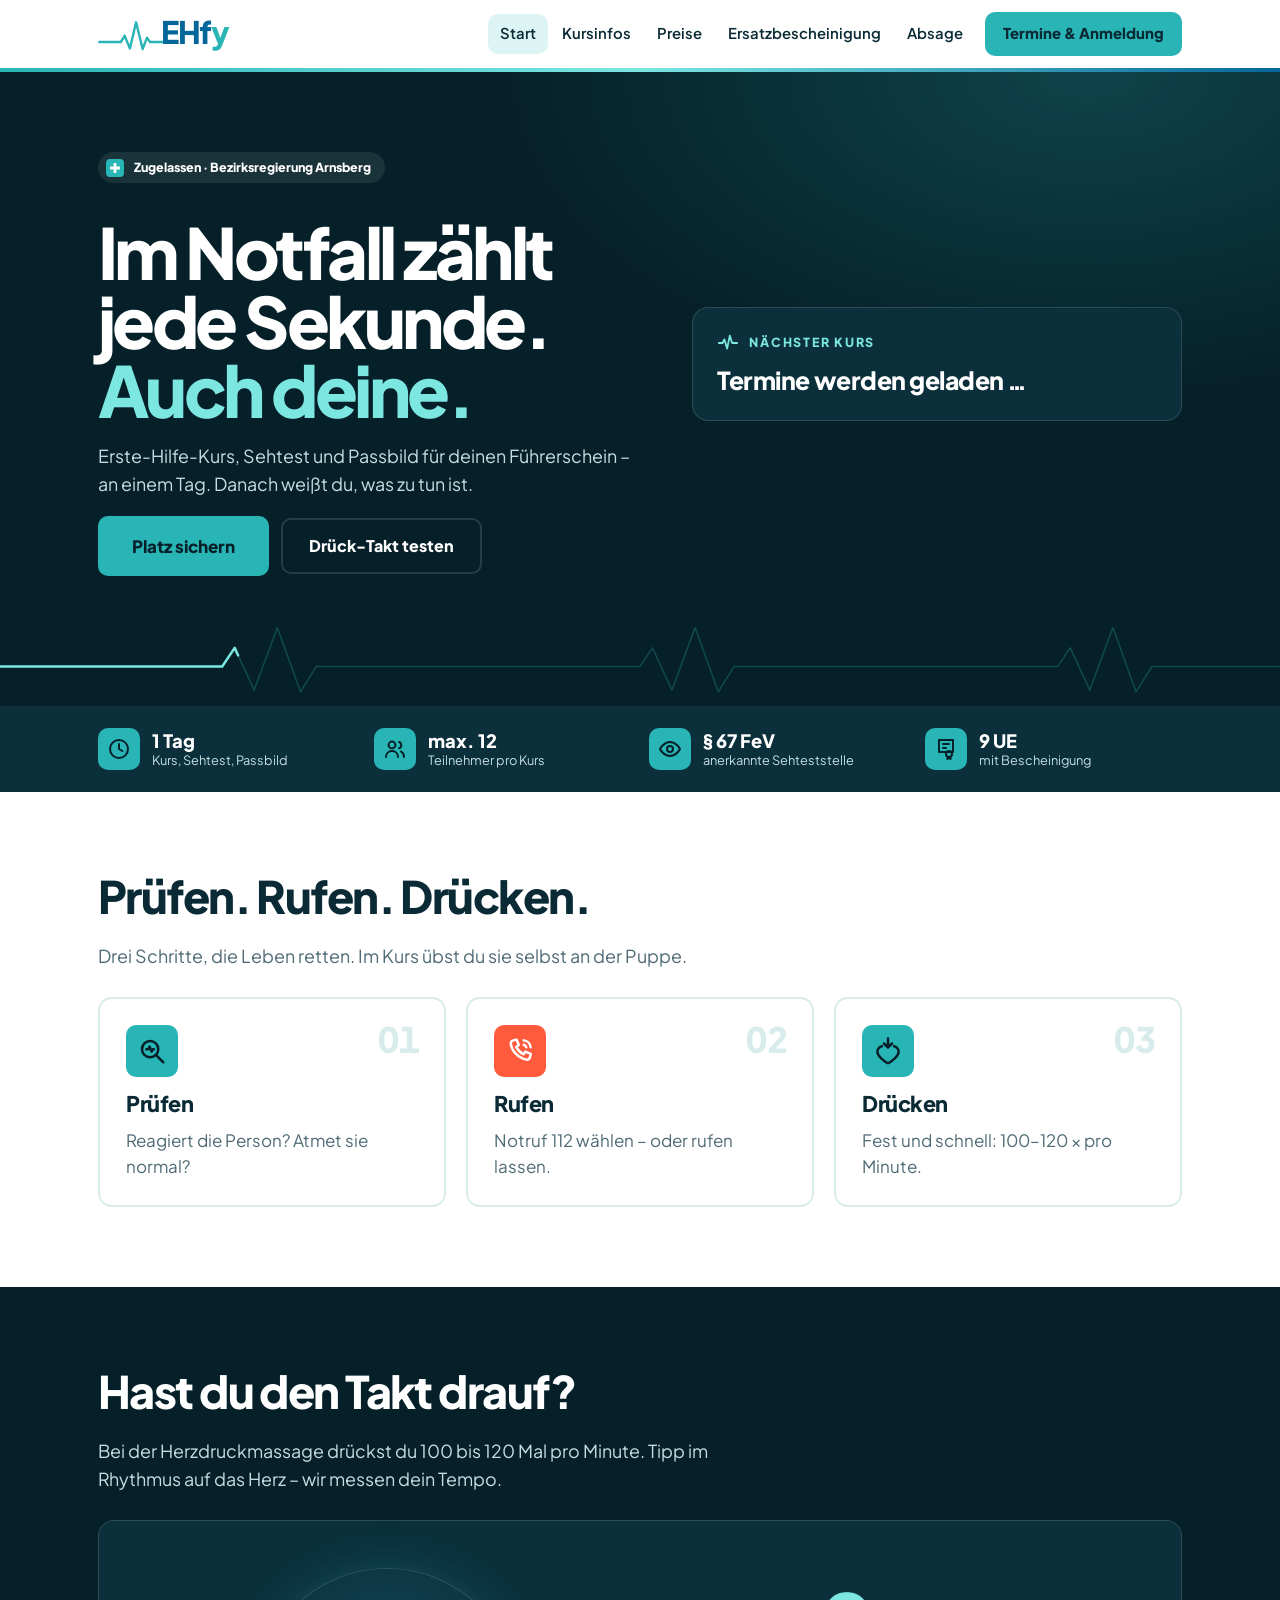
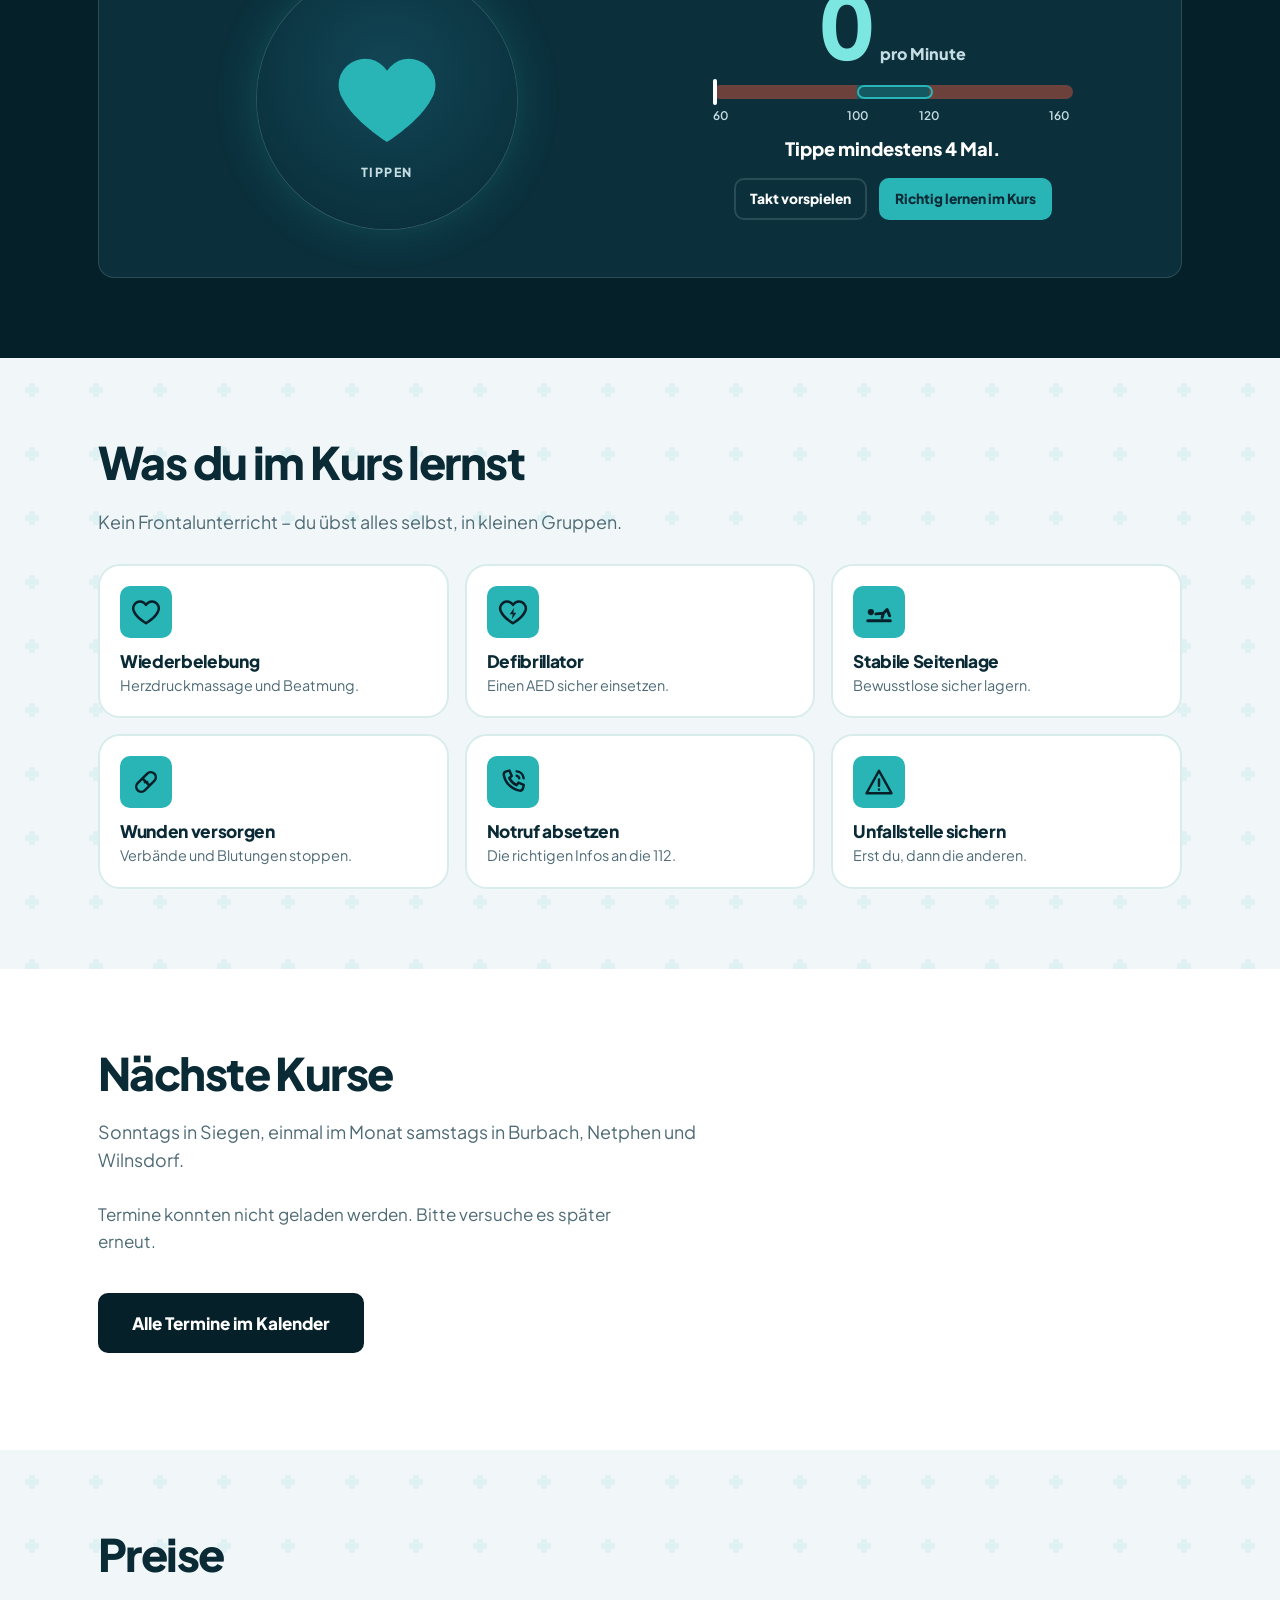
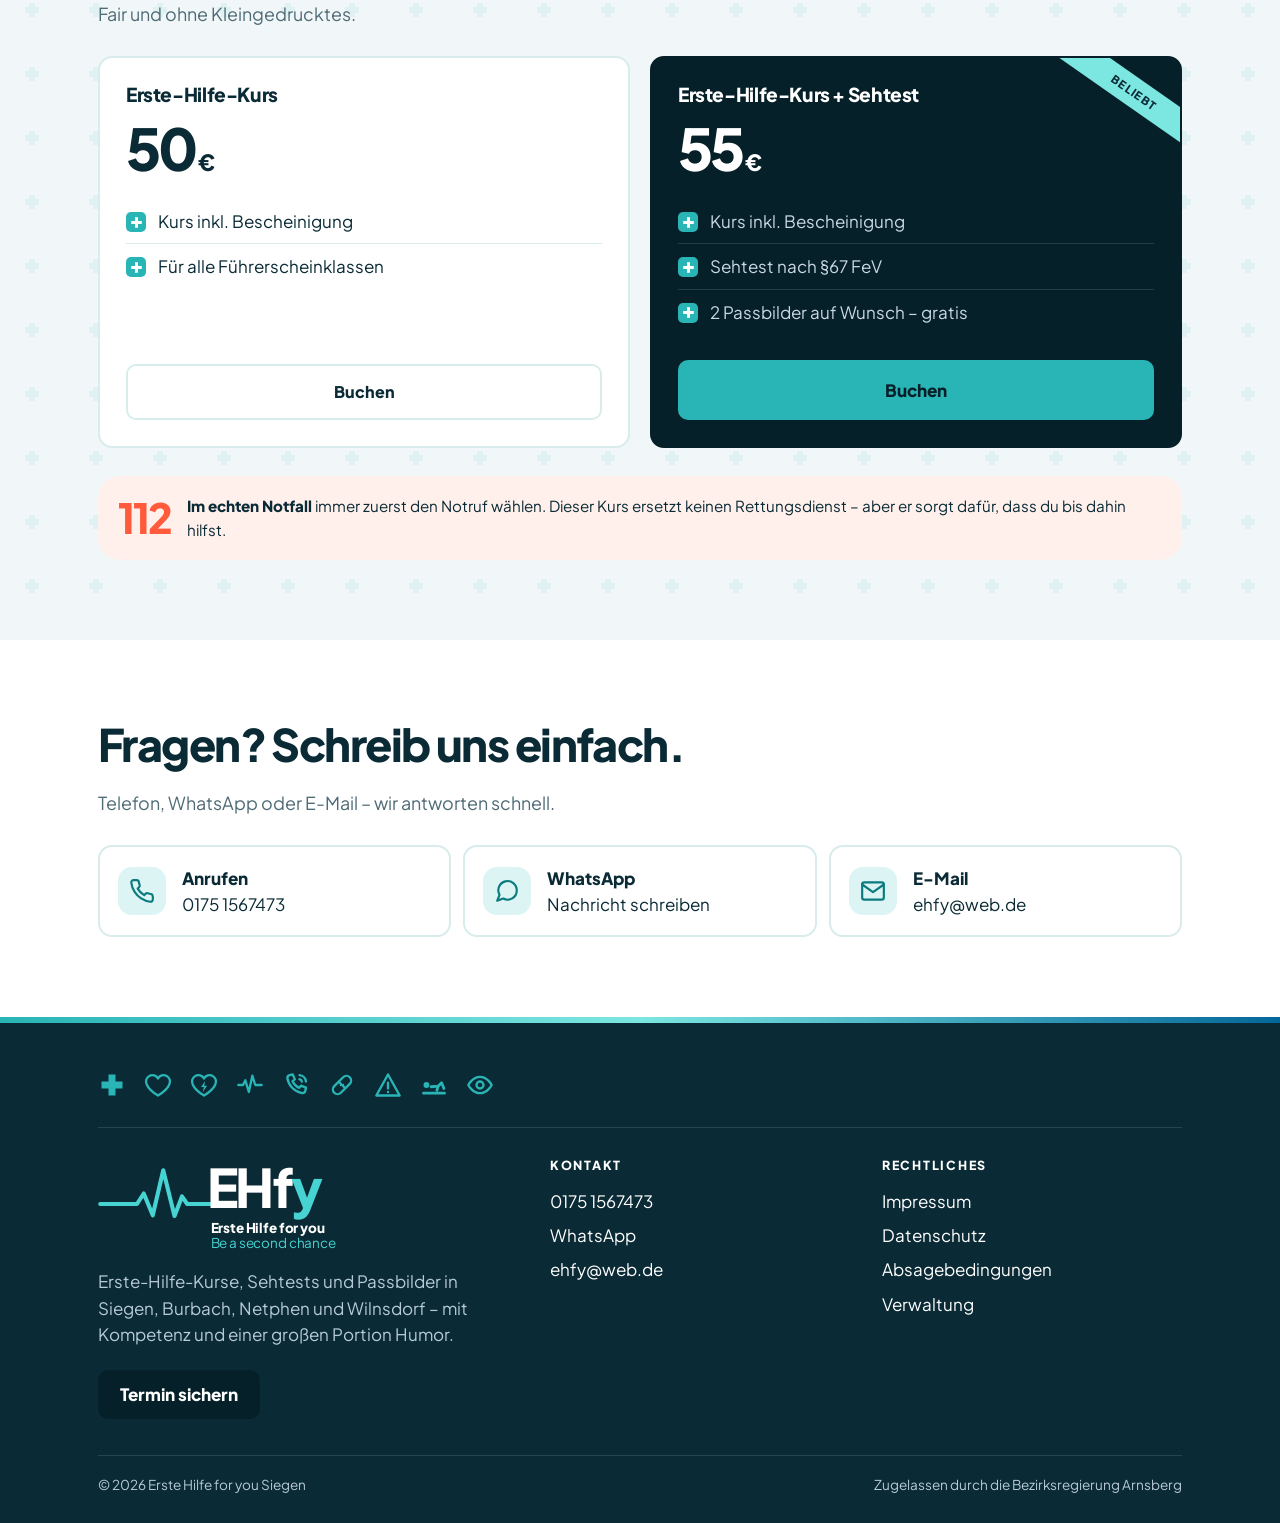
==== commit 58173c3e: "Kursgröße nicht mehr nennen, Platzanzeige ab 4 und 8 Co-Authored-By: Claude Opus 5.5 <noreply@anthro" ====
--- a/index.html
+++ b/index.html
@@ -133,7 +133,7 @@
     <section class="section section-soft" id="lernen">
       <div class="container">
         <h2 class="rv">Was du im Kurs lernst</h2>
-        <p class="lead rv">Kein Frontalunterricht – du übst alles selbst, in kleinen Gruppen mit maximal 12 Leuten.</p>
+        <p class="lead rv">Kein Frontalunterricht – du übst alles selbst, in kleinen Gruppen.</p>
         <div class="kit" style="margin-top:28px">
           <div class="item rv"><span class="tile"><svg class="sym" aria-hidden="true"><use href="assets/symbole.svg#herz"/></svg></span><h3>Wiederbelebung</h3><p>Herzdruckmassage und Beatmung.</p></div>
           <div class="item rv"><span class="tile"><svg class="sym" aria-hidden="true"><use href="assets/symbole.svg#aed"/></svg></span><h3>Defibrillator</h3><p>Einen AED sicher einsetzen.</p></div>
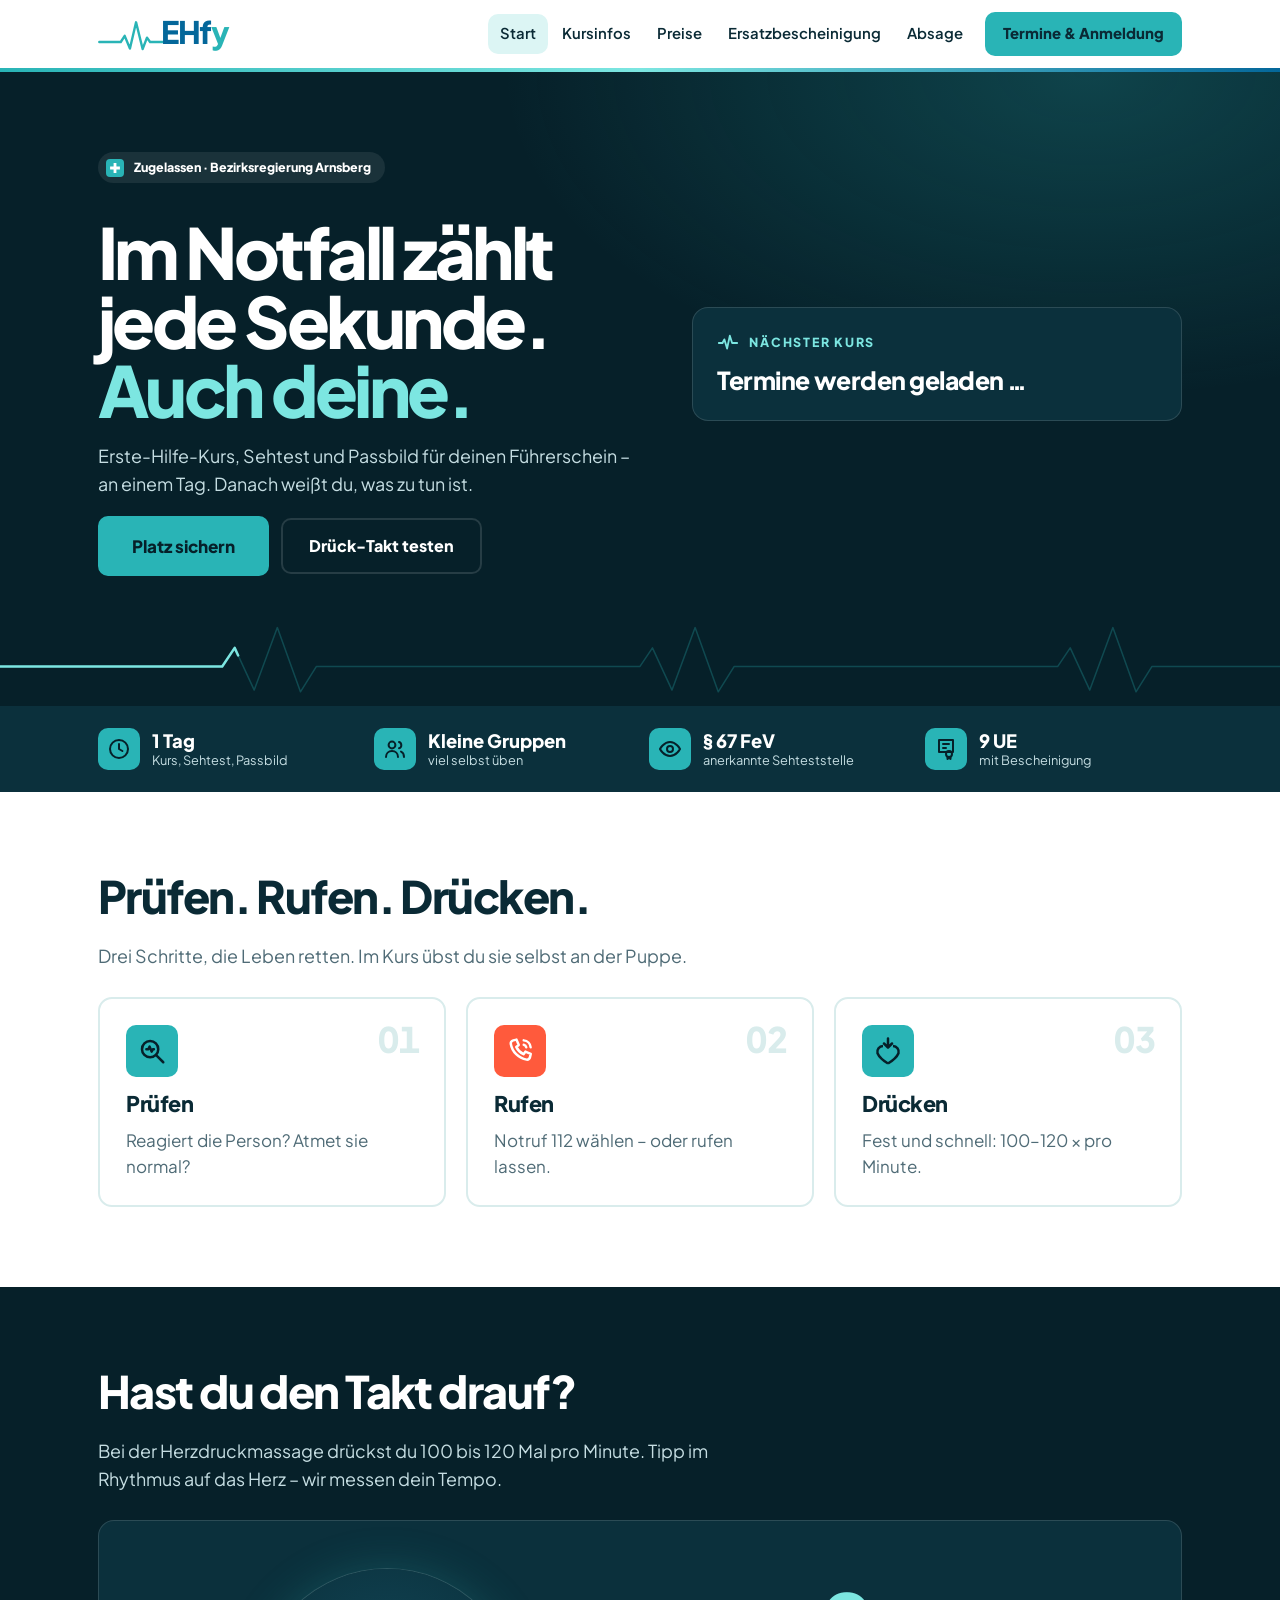
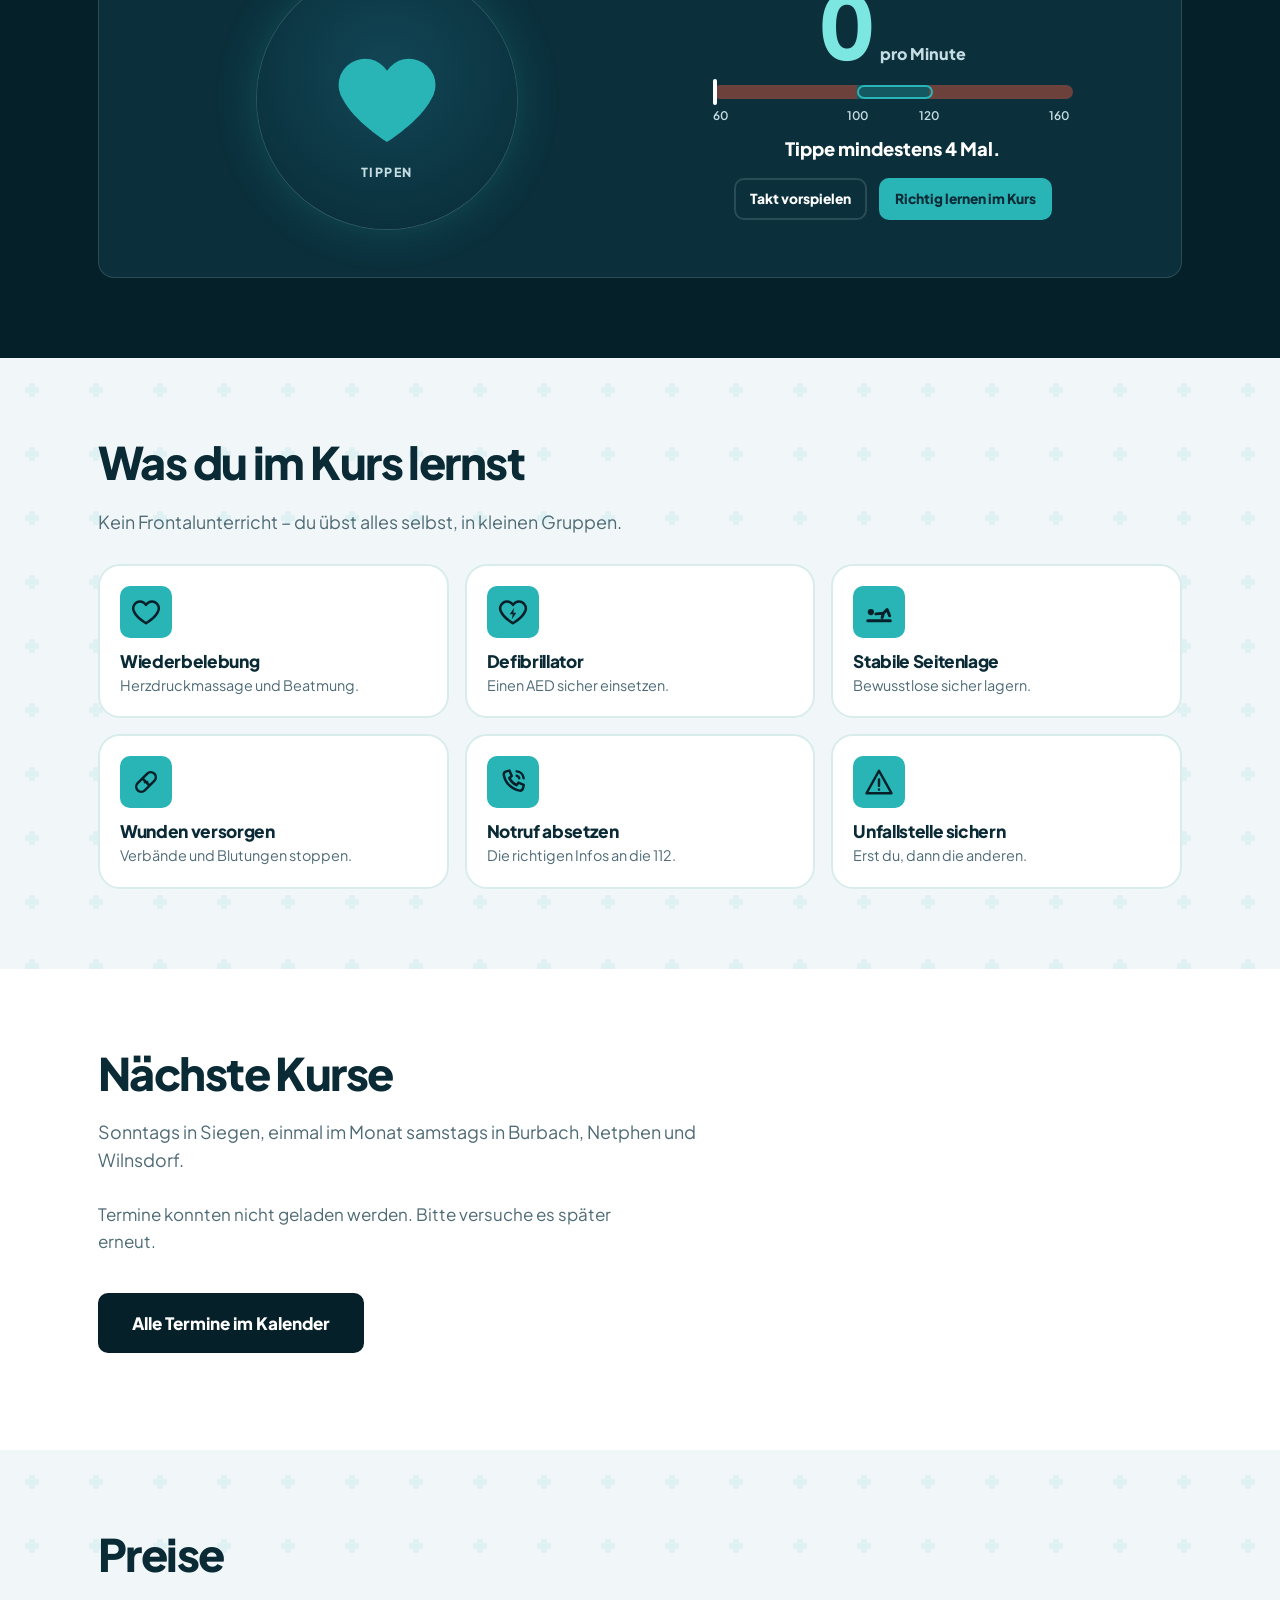
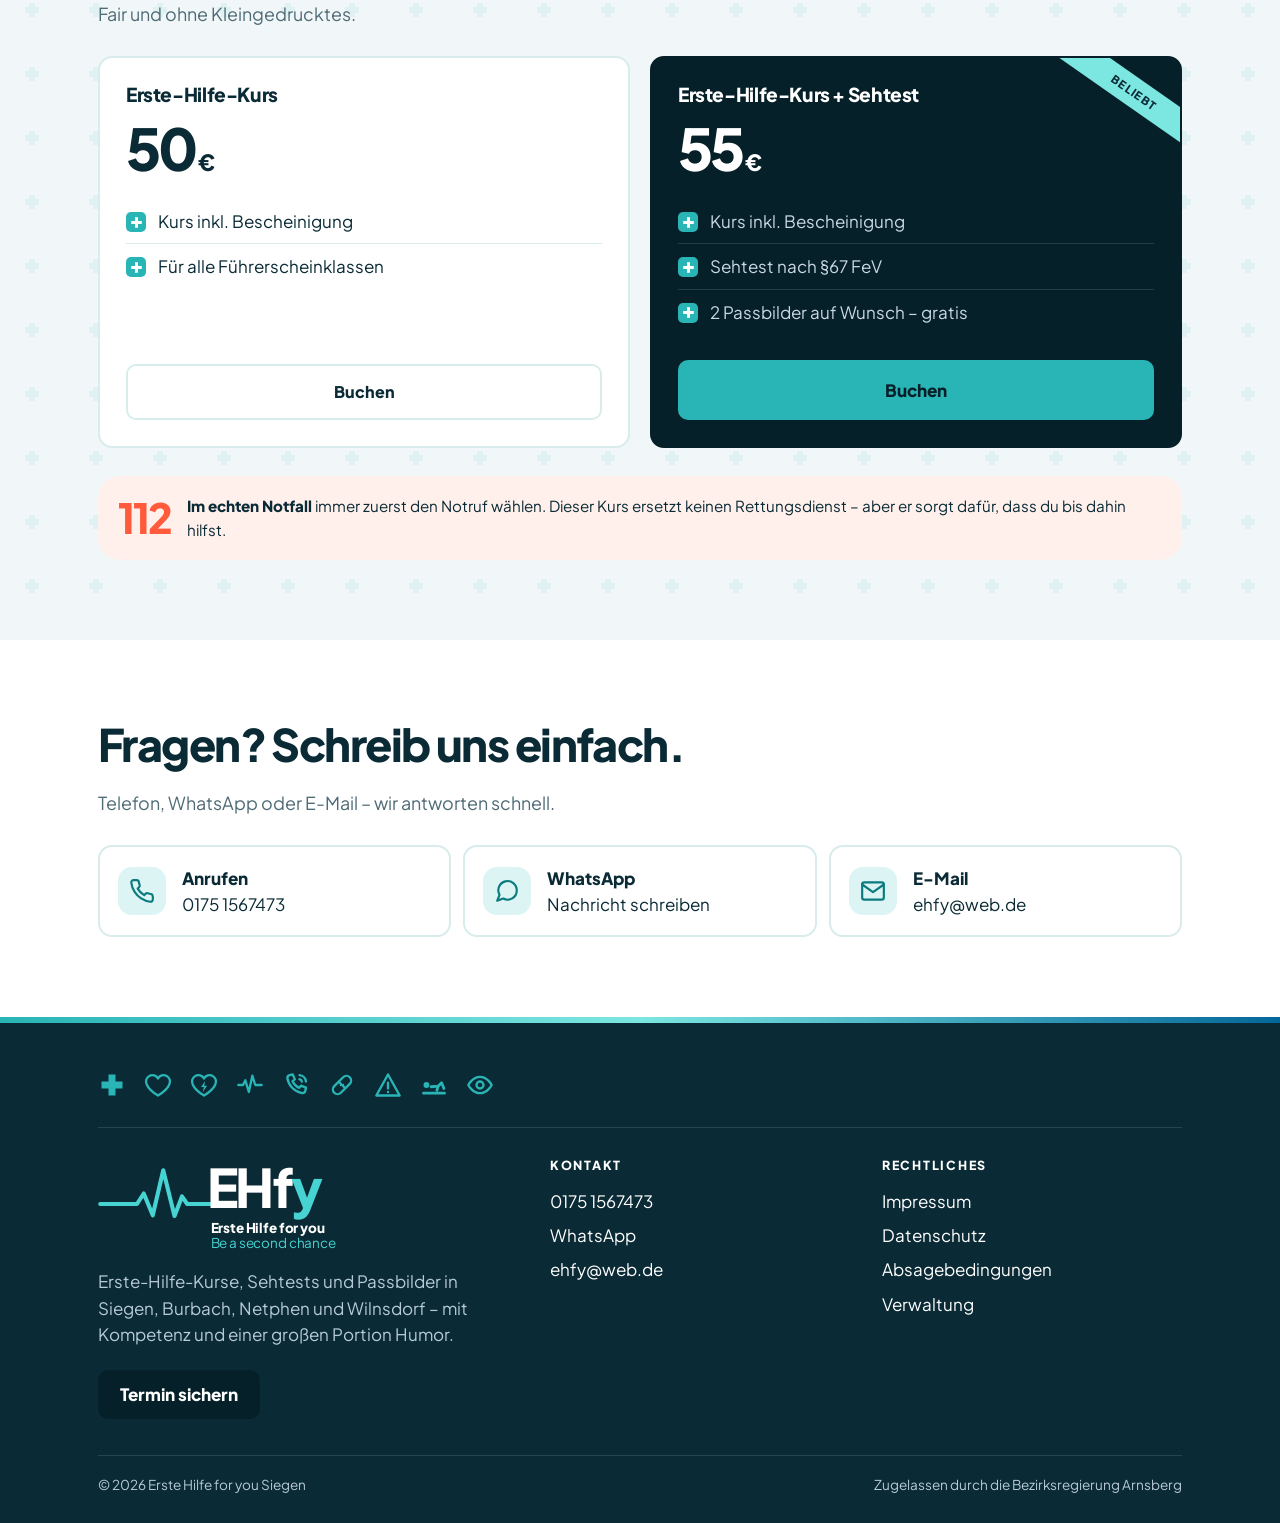
==== commit 1ce83fae: "Kursgröße auch auf der Startseite entfernen Co-Authored-By: Claude Opus 5.5 <noreply@anthropic.com>" ====
--- a/index.html
+++ b/index.html
@@ -89,7 +89,7 @@
     <section class="facts" aria-label="Auf einen Blick">
       <div class="container">
         <div class="fact"><span class="tile"><svg class="sym" aria-hidden="true"><use href="assets/symbole.svg#uhr"/></svg></span><div><b>1 Tag</b><span>Kurs, Sehtest, Passbild</span></div></div>
-        <div class="fact"><span class="tile"><svg class="sym" aria-hidden="true"><use href="assets/symbole.svg#gruppe"/></svg></span><div><b>max. 12</b><span>Teilnehmer pro Kurs</span></div></div>
+        <div class="fact"><span class="tile"><svg class="sym" aria-hidden="true"><use href="assets/symbole.svg#gruppe"/></svg></span><div><b>Kleine Gruppen</b><span>viel selbst üben</span></div></div>
         <div class="fact"><span class="tile"><svg class="sym" aria-hidden="true"><use href="assets/symbole.svg#auge"/></svg></span><div><b>§ 67 FeV</b><span>anerkannte Sehteststelle</span></div></div>
         <div class="fact"><span class="tile"><svg class="sym" aria-hidden="true"><use href="assets/symbole.svg#urkunde"/></svg></span><div><b>9 UE</b><span>mit Bescheinigung</span></div></div>
       </div>
